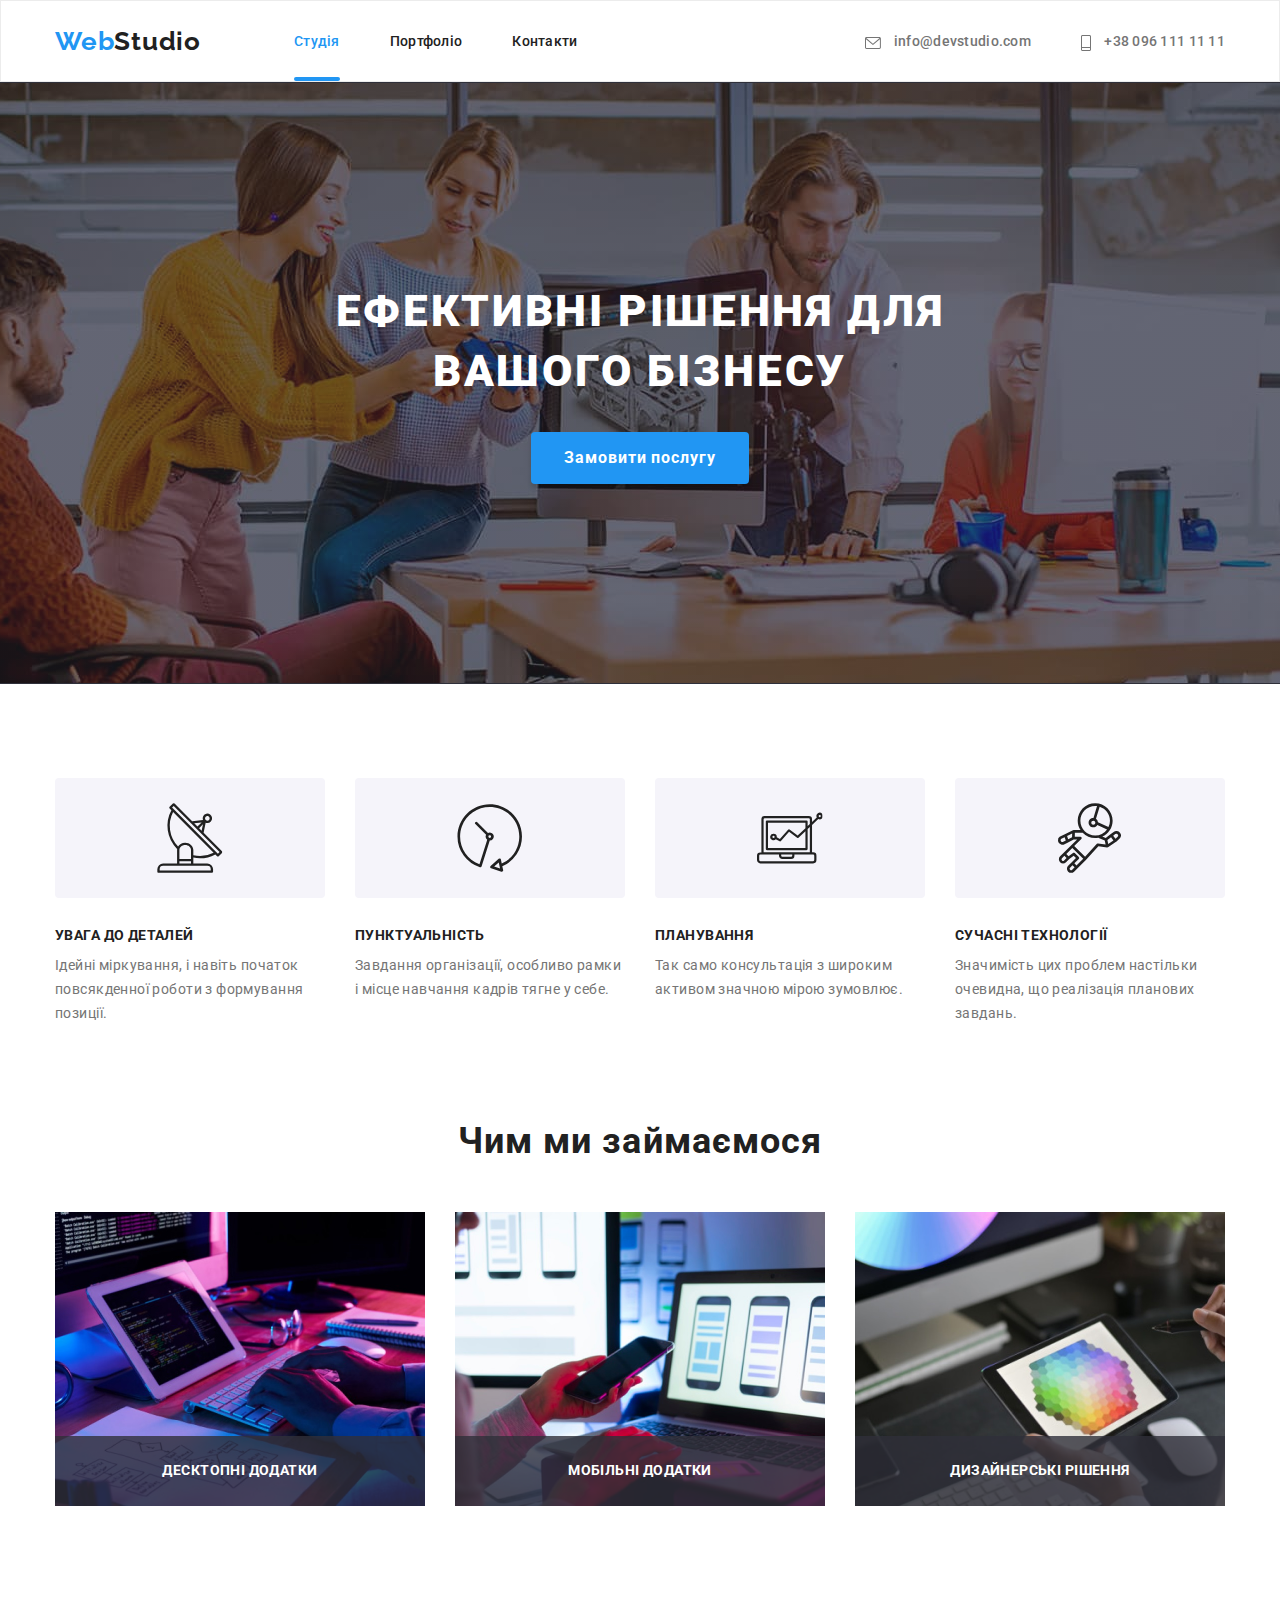
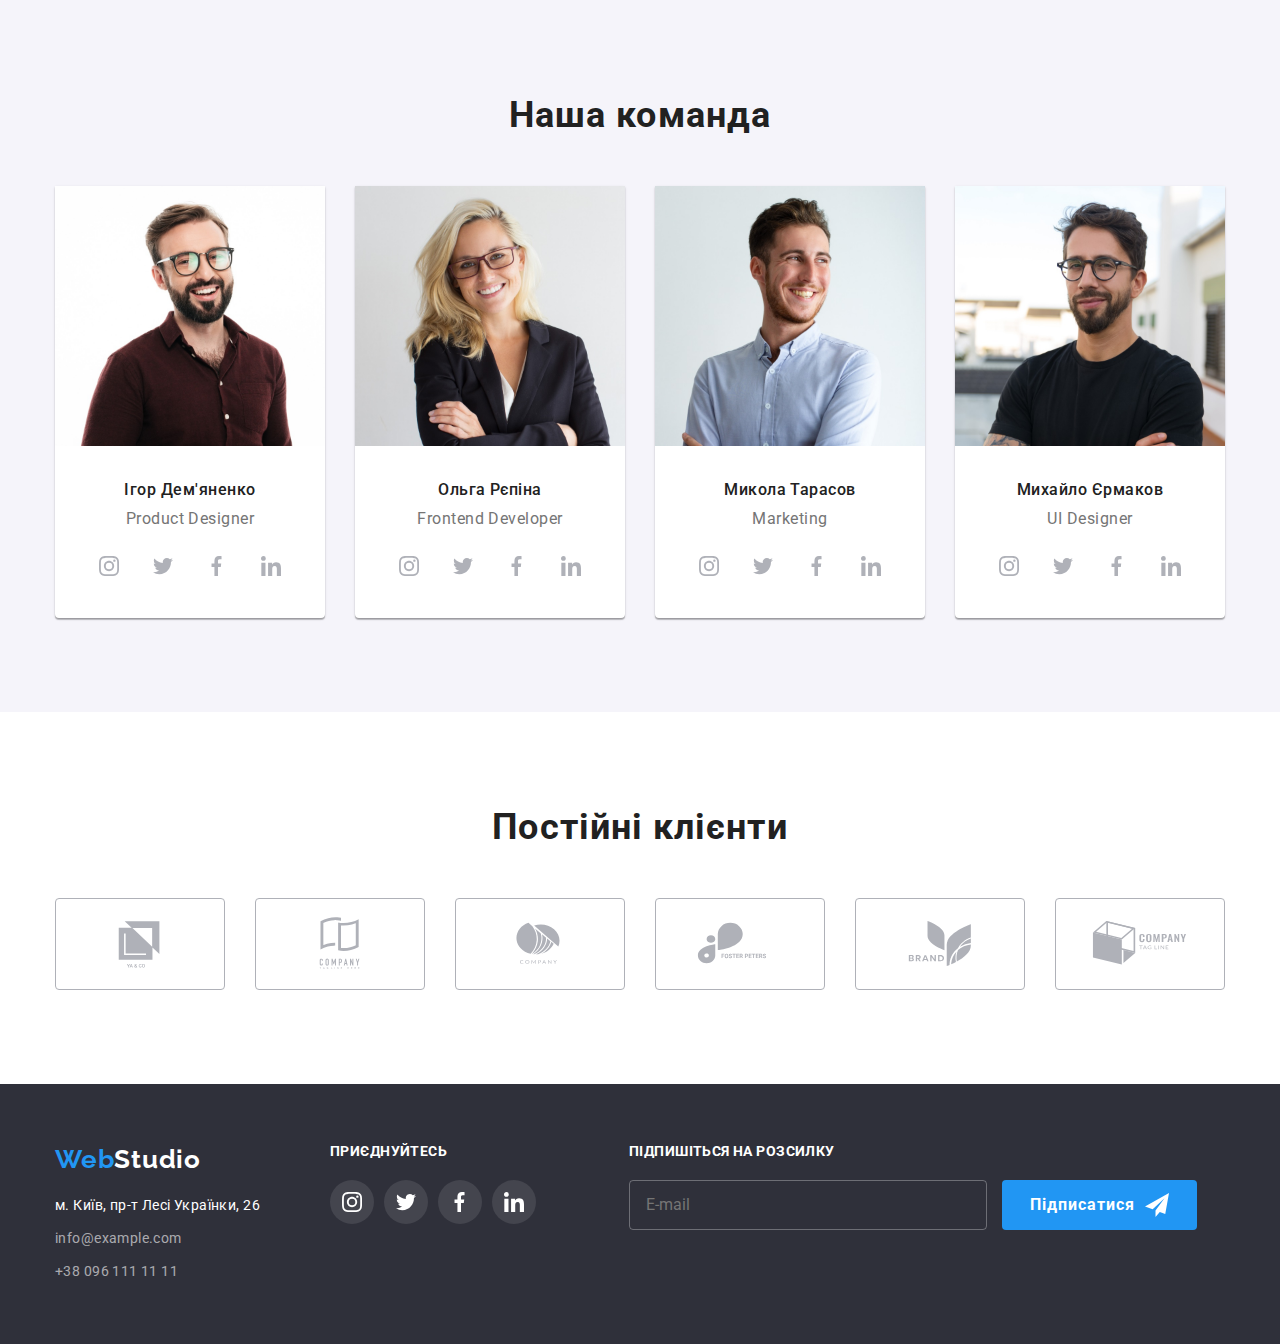
==== index.html @ 363e3eb2 "Initial commit" ====
<!DOCTYPE html>
<html lang="uk">

<head>
  <meta charset="UTF-8" />
  <meta name="viewport" content="width=device-width, initial-scale=1/0" />
  <title>Document</title>
  <link href="https://fonts.googleapis.com/css2?family=Raleway:wght@700&family=Roboto:wght@400;500;700;900&display=swap"
    rel="stylesheet">
  <link rel="stylesheet" href=https://cdnjs.cloudflare.com/ajax/libs/modern-normalize/1.1.0/modern-normalize.min.css>
  <link rel="stylesheet" href="./css/styles.css" />
</head>

<body>
  <!-- Header -->
  <header class="header">
    <div class="container">
      <div class="header-main">
        <div class="logo-link">
          <a class="link web" href="./index.html">
            Web<span class="studio">Studio</span>
          </a>
        </div>
        <nav>
          <ul class="list main-menu">
            <li class="main-menu-item"><a href="./index.html" class="link menu-item current">Студія</a></li>
            <li class="main-menu-item"><a href="./portfolio.html" class="link menu-item">Портфоліо</a></li>
            <li class="main-menu-item"><a href="" class="link menu-item">Контакти</a></li>
          </ul>
        </nav>

        <ul class="list contact-list">
          <!-- Link to e-mail address -->
          <li class="contact-list-item">
            <a href="mailto:info@devstudio.com" class="link main-contact">
              <svg width="16" height="12" class="icon-contact">
                <use href="./images/icons.svg#icon-envelope-top"></use>
              </svg> info@devstudio.com </a>
          </li>

          <!-- Link to phone number  -->
          <li class="contact-list-item">
            <a href="tel:+380961111111" class="link main-contact">
              <svg width="10" height="16" class="icon-contact">
                <use href="./images/icons.svg#icon-phone-top">
              </svg> +38 096 111 11 11
            </a>
          </li>
        </ul>
      </div>
    </div>
  </header>
  <!-- Main -->
  <main>
    <section class="main-section">
      <div class="container bg">
        <h1 class="main-text">Ефективні рішення для <br> вашого бізнесу</h1>
        <button data-modal-open type="button" class="main-button">Замовити послугу</button>
      </div>
    </section>

    <!--Peculiarities-->
    <section class="peculiarities">
      <div class="container">
        <h2 class="visually-hidden">Особливості роботи студії</h2>
        <ul class="list main-items">
          <li class="item icon-attention">
            <div class="item-icon-container">
              <svg class="item-icon" width="70" , height="70">
                <use href="./images/icons.svg#icon-attention"></use>
              </svg>
            </div>
            <h3 class="item-title">Увага до деталей</h3>
            <p class="item-text">Ідейні міркування, і навіть початок повсякденної роботи з формування позиції.</p>
          </li>
          <li class="item icon-clock">
            <div class="item-icon-container">
              <svg class="item-icon" width="70" , height="70">
                <use href="./images/icons.svg#icon-clock"></use>
              </svg>
            </div>
            <h3 class="item-title">Пунктуальність</h3>
            <p class="item-text">Завдання організації, особливо рамки і місце навчання кадрів тягне у себе.</p>
          </li>
          <li class="item icon-planning">
            <div class="item-icon-container">
              <svg class="item-icon" width="70" , height="70">
                <use href="./images/icons.svg#icon-planning"></use>
              </svg>
            </div>
            <h3 class="item-title">Планування</h3>
            <p class="item-text">Так само консультація з широким активом значною мірою зумовлює.</p>
          </li>
          <li class="item icon-tech">
            <div class="item-icon-container">
              <svg class="item-icon" width="70" , height="70">
                <use href="./images/icons.svg#icon-tech"></use>
              </svg>
            </div>
            <h3 class="item-title">Сучасні технології</h3>
            <p class="item-text">Значимість цих проблем настільки очевидна, що реалізація планових завдань.</p>
          </li>
        </ul>
      </div>
    </section>

    <section class="activities">
      <div class="container">
        <h2 class="subtitle">Чим ми займаємося</h2>
        <ul class="list activities-list">
          <li class="activity">
            <img src="./images/device.jpg" alt="Руки на клавіатурі перед планшетом." width="370" />
          <h3 class="work-direction">Десктопні додатки</h3>
          </li>
          <li class="activity">
            <img src="./images/cellphone.jpg" alt="Телефон у лівій руці, права рука на ноутбуці." width="370" />
            <h3 class="work-direction">Мобільні додатки</h3>
          </li>
          <li class="activity">
            <img src="./images/tablet.jpg" alt="Планшет у лівій руці, на якому зображена палітра кольорів на вибір."
              width="370" />
              <h3 class="work-direction">Дизайнерські рішення</h3>
          </li>
        </ul>
      </div>
    </section>

    <!-- Team -->
    <section class="team">
      <div class="container">
        <h2 class="subtitle">Наша команда</h2>
        <ul class="list team-list">
          <li class="team-card">
            <img src="./images/ihor.jpg" alt="Фото Ігора Дем'яненка" width="270" />
            <div class="employee">
              <h3 class="card-title">Ігор Дем'яненко</h3>
              <p class="card-text">Product Designer</p>

              <ul class="team-social">
                <li class="team-social-item">
                  <a class="team-social-link" href="">
                    <svg class="team-icon">
                      <use href="images/icons.svg#icon-instagram"></use>
                    </svg>
                  </a>
                </li>

                <li class="team-social-item">
                  <a class="team-social-link" href="">
                    <svg class="team-icon">
                      <use href="images/icons.svg#icon-twitter"></use>
                    </svg>
                  </a>
                </li>


                <li class="team-social-item">
                  <a class="team-social-link" href="">
                    <svg class="team-icon">
                      <use href="images/icons.svg#icon-facebook"></use>
                    </svg>
                  </a>
                </li>

                <li class="team-social-item">
                  <a class="team-social-link" href="">
                    <svg class="team-icon">
                      <use href="images/icons.svg#icon-linkedin-3"></use>
                    </svg>
                  </a>
                </li>

              </ul>

            </div>
          </li>


          <li class="team-card">
            <img src="./images/olha.jpg" alt="Фото Ольги Рєпіної" width="270" />
            <div class="employee">
              <h3 class="card-title">Ольга Рєпіна</h3>
              <p class="card-text">Frontend Developer</p>
              <ul class="team-social">
                <li class="team-social-item">
                  <a class="team-social-link" href="">
                    <svg class="team-icon">
                      <use href="./images/icons.svg#icon-instagram"></use>
                    </svg>
                  </a>
                </li>

                <li class="team-social-item">
                  <a class="team-social-link" href="">
                    <svg class="team-icon">
                      <use href="./images/icons.svg#icon-twitter"></use>
                    </svg>
                  </a>
                </li>


                <li class="team-social-item">
                  <a class="team-social-link" href="">
                    <svg class="team-icon">
                      <use href="./images/icons.svg#icon-facebook"></use>
                    </svg>
                  </a>
                </li>

                <li class="team-social-item">
                  <a class="team-social-link" href="">
                    <svg class="team-icon">
                      <use href="./images/icons.svg#icon-linkedin-3"></use>
                    </svg>
                  </a>
                </li>

              </ul>

            </div>
          </li>

          <li class="team-card">
            <img src="./images/mykola.jpg" alt="Фото Миколи Тарасова" width="270" />
            <div class="employee">
              <h3 class="card-title">Микола Тарасов</h3>
              <p class="card-text">Marketing</p>
              <ul class="team-social">
                <li class="team-social-item">
                  <a class="team-social-link" href="">
                    <svg class="team-icon">
                      <use href="./images/icons.svg#icon-instagram"></use>
                    </svg>
                  </a>
                </li>

                <li class="team-social-item">
                  <a class="team-social-link" href="">
                    <svg class="team-icon">
                      <use href="./images/icons.svg#icon-twitter"></use>
                    </svg>
                  </a>
                </li>


                <li class="team-social-item">
                  <a class="team-social-link" href="">
                    <svg class="team-icon">
                      <use href="./images/icons.svg#icon-facebook"></use>
                    </svg>
                  </a>
                </li>

                <li class="team-social-item">
                  <a class="team-social-link" href="">
                    <svg class="team-icon">
                      <use href="./images/icons.svg#icon-linkedin-3"></use>
                    </svg>
                  </a>
                </li>

              </ul>

            </div>
          </li>

          <li class="team-card">
            <img src="./images/mykhaylo.jpg" alt="Фото Михайла Єрмакова" width="270" />
            <div class="employee">
              <h3 class="card-title">Михайло Єрмаков</h3>
              <p class="card-text">UI Designer</p>
              <ul class="team-social">
                <li class="team-social-item">
                  <a class="team-social-link" href="">
                    <svg class="team-icon">
                      <use href="./images/icons.svg#icon-instagram"></use>
                    </svg>
                  </a>
                </li>

                <li class="team-social-item">
                  <a class="team-social-link" href="">
                    <svg class="team-icon">
                      <use href="./images/icons.svg#icon-twitter"></use>
                    </svg>
                  </a>
                </li>


                <li class="team-social-item">
                  <a class="team-social-link" href="">
                    <svg class="team-icon">
                      <use href="./images/icons.svg#icon-facebook"></use>
                    </svg>
                  </a>
                </li>

                <li class="team-social-item">
                  <a class="team-social-link" href="">
                    <svg class="team-icon">
                      <use href="./images/icons.svg#icon-linkedin-3"></use>
                    </svg>
                  </a>
                </li>

              </ul>

            </div>
          </li>
        </ul>
      </div>
    </section>

    <!--Clients-->
    <section class="clients">
      <div class="container">
        <h2 class="subtitle">Постійні клієнти</h2>
        <ul class="client-list">
          <li class="client-list-item">
            <a class="client-list-link" href="">
              <svg class="client-icon">
                <use href="./images/icons.svg#icon-client-1"></use>
              </svg>
            </a>
          </li>
          <li class="client-list-item">
            <a class="client-list-link" href="">
              <svg class="client-icon">
                <use href="./images/icons.svg#icon-client-2"></use>
              </svg>
            </a>
          </li>
          <li class="client-list-item">
            <a class="client-list-link" href="">
              <svg class="client-icon">
                <use href="./images/icons.svg#icon-client-3"></use>
              </svg>
            </a>
          </li>
          <li>
            <a class="client-list-link" href="">
              <svg class="client-icon">
                <use href="./images/icons.svg#icon-client-4"></use>
              </svg>
            </a>
          </li>
          <li>
            <a class="client-list-link" href="">
              <svg class="client-icon">
                <use href="./images/icons.svg#icon-client-5"></use>
              </svg>
            </a>
          </li>
          <li>
            <a class="client-list-link" href="">
              <svg class="client-icon">
                <use href="./images/icons.svg#icon-client-6"></use>
              </svg>
            </a>
          </li>
        </ul>
      </div>
    </section>
  </main>
  <!-- Footer -->
  <footer class="footer">
    <div class="container footer-container">
      <div class="footer-list">
        <a class="web link logo-footer" href="./index.html">
          Web<span class="studio-footer">Studio</span>
        </a>
        <address>
          <ul class="list">
            <li class="footer-item">
              <a class="link footer-address" href="https://www.google.com.ua/maps/@50.4265841,30.5361971,17z?hl=ua"
                target="_blank" rel="noreferrer noopener">м. Київ, пр-т Лесі Українки, 26</a>
            </li>
            <li class="footer-item">
              <a class="link footer-contact" href="mailto:info@example.com">info@example.com</a>
            </li>
            <li class="footer-item">
              <a class="link footer-contact" href="tel:+380961111111">+38 096 111 11 11</a>
            </li>
          </ul>
        </address>
      </div>

      <div class="footer-follow">
        <h2 class="invitation-follow">Приєднуйтесь</h2>

        <ul class="footer-social">

          <li class="footer-social-item">
            <a class="footer-social-link" href="">
              <svg class="footer-icon">
                <use href="./images/icons.svg#icon-instagram"></use>
              </svg>
            </a>
          </li>

          <li class="footer-social-item">
            <a class="footer-social-link" href="">
              <svg class="footer-icon">
                <use href="./images/icons.svg#icon-twitter"></use>
              </svg>
            </a>
          </li>

          <li class="footer-social-item">
            <a class="footer-social-link" href="">
              <svg class="footer-icon">
                <use href="./images/icons.svg#icon-facebook"></use>
              </svg>
            </a>
          </li>

          <li class="footer-social-item">
            <a class="footer-social-link" href="">
              <svg class="footer-icon">
                <use href="./images/icons.svg#icon-linkedin-3"></use>
              </svg>
            </a>
          </li>
        </ul>
      </div>

<form class="footer-form">
<label for="footer-input" class="invitation-follow">Підпишіться на розсилку
</label>
<div class="footer-form-wrap">
    <input type="email" name="user-email" placeholder="E-mail" id="footer-input" 
    class="footer-form-input"/>
    <button type="submit"
    class="button-footer footer-form-button">
      Підписатися
      <svg class="footer-icon-subscribe" width="24" height="24">
        <use href="images/icons-new.svg#icon-subscribe"></use>
      </svg>
    </button>
    </div>
  </form>

</div>
    
  </footer>
  
<!--Modal window-->

  <div data-modal class="backdrop is-hidden">
    <div class="modal">
      <button data-modal-close class="modal-close" type="button">
        <svg class="modal-icon-close" width="11" height="11">
          <use href="images/icons.svg#icon-close"></use>
        </svg>
      </button>
      <div class="modal-container">
<p class="modal-text">Залиште свої дані, ми вам передзвонимо</p>
    <form class="modal-form">

<div class="input-container">
<label class="modal-label" for="user-name">Ім'я</label>
<div class="modal-wrap">
  <input class="modal-input" type="text" name="name" id="user-name"/>
  <svg class="modal-icon">
    <use href="./images/icons-new.svg#icon-user-name"></use>
  </svg>
</div>
</div>

<div class="input-container">
<label class="modal-label" for="user-phone">Телефон</label>
<div class="modal-wrap">
  <input class="modal-input" type="tel" name="phone-number" id="user-phone"/>
  <svg class="modal-icon">
      <use href="./images/icons-new.svg#icon-user-phone"></use>
  </svg>
</div>
</div>

<div class="input-container">
  <label class="modal-label" for="user-email">Пошта</label>
  <div class="modal-wrap">
    <input class="modal-input" type="email" name="email" id="user-email"/>
    <svg class="modal-icon">
      <use href="./images/icons-new.svg#icon-user-email"></use>
    </svg>
  </div>
</div>

<div class="input-container">
  <label class="modal-label" for="user-text">Коментар</label>
<textarea class="modal-comment" name="comment" id="user-comment"
placeholder="Введіть текст"></textarea>
</div>


  <input class="terms visually-hidden" type="checkbox" name="terms" id="terms" />
  <label class="terms-label" for="terms">
    <span>
    <svg class="terms-icon" width="16px" height="15px">
      <use href="./images/icons-new.svg#icon-yes"></use>
    </svg>
    </span>

  Погоджуюся з розсилкою та приймаю&nbsp
  <a class="terms-link" href="" target="_blank" noreferrer noopener>Умови договору</a>
</label>
<button class="main-button modal-button" type="submit">Відправити</button>
</form>
</div>
</div>
</div>

  <script src="js/modal.js"></script>

</body>

</html>
---- css/styles.css ----
:root {
  --main-font: 'Roboto', sans-serif;
  --bg-color: #ffffff;
  --dark-bg-color: #2f303a;
  --light-bg-color: #f5f4fa;
  --text-color: #212121;
  --light-text-color: #757575;
  --accent-text-color: #ffffff;
  --footer-text-color: rgba(255, 255, 255, 0.6);
  --accent-color: #2196f3;
  --active-color: #188ce8;
  --header-border-color: #ececec;
  --border-color: #eeeeee;
}

body {
  font-family: var(--main-font);
  line-height: 1.2;
  background-color: var(--bg-color);
  color: var(--text-color);
}

.container {
  width: 1200px;
  padding-left: 15px;
  padding-right: 15px;
  margin: 0 auto;
}

.list {
  padding: 0;
  margin: 0;
  list-style: none;
}

h1,
h2,
h3 {
  margin: 0;
}

p {
  margin: 0;
}

ul {
  margin: 0;
  padding-left: 0;
  list-style: none;
}

.link {
  text-decoration: none;
}

/*Header*/

.header {
  display: flex;
  justify-content: center;
  border: 1px solid var(--header-border-color);
}

.web {
  font-family: 'Raleway', sans-serif;
  font-weight: 700;
  font-size: 26px;
  color: var(--accent-color);
  line-height: 1.17;
  letter-spacing: 0.03em;
}

.studio {
  color: var(--text-color);
}

.header-main {
  display: flex;
  height: 80px;
  align-items: center;
}

.logo-link {
  display: flex;
}

.main-menu {
  display: flex;
  margin-left: 93px;
  justify-content: space-between;
}

.main-menu-item {
  margin-right: 50px;
}

.main-menu-item:last-child {
  margin-right: 0;
}

.menu-item {
  font-weight: 500;
  font-size: 14px;
  line-height: 1.14;
  color: var(--text-color);
  letter-spacing: 0.02em;
  transition: color 250ms cubic-bezier(0.4, 0, 0.2, 1);
}

.menu-item.current {
  position: relative;
}

.menu-item.current::after {
  content: '';
  display: block;
  position: absolute;
  bottom: -32px;
  left: 0;
  width: 100%;
  height: 4px;
  border-radius: 2px;
  background-color: var(--accent-color);
}

.contact-list {
  display: flex;
  margin-left: auto;
}

.contact-list-item + .contact-list-item {
  margin-left: 50px;
}

.main-contact {
  font-weight: 500;
  font-size: 14px;
  line-height: 1.14;
  color: var(--light-text-color);
  letter-spacing: 0.02em;
}

.menu-item:focus,
.menu-item:hover,
.main-contact:focus,
.main-contact:hover {
  color: var(--accent-color);
}

.current {
  color: var(--accent-color);
}

.main-contact:hover,
.main-contact:focus {
  color: var(--accent-color);
}

.icon-contact {
  vertical-align: middle;
  fill: currentColor;
  margin-right: 10px;
}

.icon {
  display: flex;
  text-align: center;
  justify-content: center;
  text-align: center;
}

/* Main*/

.main-section {
  background-color: var(--dark-bg-color);
  text-align: center;
  align-items: center;
  padding: 200px 0;
  background-image: linear-gradient(to right, rgba(47, 48, 58, 0.4), rgba(47, 48, 58, 0.4)),
    url(../images/hero-image.jpg);
  background-repeat: no-repeat;
  background-position: center;
}

.main-button {
  display: inline-block;
  margin-top: 30px;
  min-width: 216px;
  border-radius: 4px;
  padding: 10px 32px;
  border: 1px solid transparent;
  box-shadow: 0px 4px 4px rgba(0, 0, 0, 0.15);
  font-family: inherit;
  font-style: normal;
  line-height: 1.88;
  font-weight: 700;
  font-size: 16px;
  background-color: var(--accent-color);
  color: var(--accent-text-color);
  cursor: pointer;
  text-align: center;
  letter-spacing: 0.06em;
  transition: box-shadow 250ms cubic-bezier(0.4, 0, 0.2, 1);
}

.main-text {
  margin-top: 0 auto;
  font-weight: 900;
  font-size: 44px;
  line-height: 1.36;
  color: var(--accent-text-color);
  text-align: center;
  text-transform: uppercase;
  letter-spacing: 0.06em;
}

.main-button:hover,
.main-button:focus {
  background-color: var(--active-color);
}

/*Peculiarities*/

.peculiarities {
  padding-top: 94px;
}

.main-items {
  display: flex;
  gap: 30px;
  flex: nowrap;
}

.visually-hidden {
  position: absolute;
  white-space: nowrap;
  width: 1px;
  height: 1px;
  overflow: hidden;
  border: 0;
  padding: 0;
  clip: rect(0 0 0 0);
  clip-path: inset(50%);
  margin: -1px;
}

.item-icon {
  width: 65.32px;
  height: 70px;
  padding: 25 103.34;
  fill: currentColor;
}

.item-title {
  font-weight: 700;
  font-size: 14px;
  color: var(--text-color);
  text-transform: uppercase;
  letter-spacing: 0.03em;
  line-height: 1.14;
}

.item-text {
  margin-top: 10px;
  font-size: 14px;
  line-height: 1.71;
  color: var(--light-text-color);
  letter-spacing: 0.03em;
}

.item-icon-container {
  display: flex;
  justify-content: center;
  align-items: center;
  width: 270px;
  height: 120px;
  background-color: var(--light-bg-color);
  border-radius: 4px;
  margin-bottom: 30px;
}

/*Activities*/

.activities {
  padding-bottom: 94px;
  padding-top: 94px;
  background-color: var(--bg-color);
}

.subtitle {
  margin-bottom: 50px;
  font-weight: 700;
  font-size: 36px;
  line-height: 1.17;
  color: var(--text-color);
  letter-spacing: 0.03em;
  text-align: center;
}

.activities-list {
  display: flex;
  flex-wrap: nowrap;
  gap: 30px;
}

.activity {
  position: relative;
  height: 294px;
  width: 370px;
}

.work-direction {
  position: absolute;
  bottom: 0;
  left: 0;
  padding-top: 27px;
  padding-bottom: 27px;
  background: rgba(47, 48, 58, 0.8);
  color: var(--accent-text-color);
  text-transform: uppercase;
  font-weight: 700;
  font-size: 14px;
  line-height: 1.14;
  text-align: center;
  letter-spacing: 0.03em;
  width: 100%;
}

/*Team*/
.team {
  background-color: var(--light-bg-color);
  padding-top: 94px;
  padding-bottom: 94px;
}

.team-list {
  display: flex;
  flex: wrap;
  justify-content: center;
  gap: 30px;
}

.team-card {
  background-color: var(--gray-bg-color);
  background: var(--accent-text-color);
  box-shadow: 0px 1px 3px rgba(0, 0, 0, 0.12), 0px 1px 1px rgba(0, 0, 0, 0.14),
    0px 2px 1px rgba(0, 0, 0, 0.2);
  border-radius: 0px 0px 4px 4px;
}

.card-title {
  margin-bottom: 10px;
  font-weight: 500;
  font-size: 16px;
  color: var(--text-color);
  line-height: 1.19;
  letter-spacing: 0.03em;
  text-align: center;
}

.card-text {
  font-size: 16px;
  color: var(--light-text-color);
  line-height: 1.19;
  letter-spacing: 0.03em;
  text-align: center;
}

.employee {
  padding: 30px 10px;
  text-align: center;
}

.team-social {
  display: flex;
  justify-content: center;
  gap: 10px;
  margin-top: 16px;
}

.team-social-link {
  display: flex;
  justify-content: center;
  align-items: center;
  width: 44px;
  height: 44px;
  border-radius: 50%;
  color: #afb1b8;
  transition: color 250ms cubic-bezier(0.4, 0, 0.2, 1),
    background-color 250ms cubic-bezier(0.4, 0, 0.2, 1);
}

.team-social-link:hover,
.team-social-link:focus {
  color: var(--bg-color);
  background-color: var(--accent-color);
}

.team-icon {
  height: 20px;
  width: 20px;
  fill: currentColor;
}

/*Clients*/
.clients {
  padding-bottom: 94px;
  padding-top: 94px;
  background-color: var(--bg-color);
}

.client-list {
  display: flex;
  flex: nowrap;
  justify-content: center;
  gap: 30px;
}

.client-icon {
  width: 106px;
  height: 60px;
  fill: currentColor;
}

.client-list-link {
  width: 170px;
  height: 92px;
  border: 1px solid #afb1b8;
  border-radius: 4px;
  display: flex;
  justify-content: center;
  align-items: center;
  color: #afb1b8;
  transition: color 250ms cubic-bezier(0.4, 0, 0.2, 1),
    border-color 250ms cubic-bezier(0.4, 0, 0.2, 1);
}

.client-icon:hover,
.client-icon-focus {
  fill: var(--active-color);
}

.client-list-link:hover,
.client-list-link:focus {
  color: var(--accent-color);
  border-color: var(--accent-color);
}

/*Footer*/

.footer-container {
  display: flex;
  vertical-align: baseline;
}

.footer {
  background-color: var(--dark-bg-color);
  padding: 60px 0;
}

.studio-footer {
  color: var(--accent-text-color);
}

.footer-address,
.footer-contact {
  font-size: 14px;
  line-height: 1.71;
  color: var(--accent-text-color);
  font-style: normal;
  letter-spacing: 0.03em;
}

.footer-item:not(:first-child) {
  margin-top: 9px;
}

.footer-address {
  transition: color 250ms cubic-bezier(0.4, 0, 0.2, 1);
}

.footer-contact {
  color: var(--footer-text-color);
  transition: color 250ms cubic-bezier(0.4, 0, 0.2, 1);
}

.footer-address:hover,
.footer-address:focus,
.footer-contact:hover,
.footer-contact:focus {
  color: var(--accent-color);
}

.logo-footer {
  display: block;
}

address {
  margin-top: 20px;
}

.footer-follow {
  margin-left: 70px;
  align-items: baseline;
}

.invitation-follow {
  display: block;
  color: var(--accent-text-color);
  font-weight: 700;
  font-size: 14px;
  line-height: 1.14;
  letter-spacing: 0.03em;
  text-transform: uppercase;
  margin-bottom: 20px;
}

.footer-social {
  display: flex;
  justify-content: center;
}

.footer-social-item + .footer-social-item {
  margin-left: 10px;
}

.footer-social-link {
  display: flex;
  justify-content: center;
  align-items: center;
  width: 44px;
  height: 44px;
  border-radius: 50%;
  color: var(--accent-text-color);
  background-color: rgba(255, 255, 255, 0.1);
  transition: background-color 250ms cubic-bezier(0.4, 0, 0.2, 1);
}

.footer-icon {
  height: 20px;
  width: 20px;
  fill: var(--accent-text-color);
}

.footer-icon-subscribe {
  height: 24px;
  width: 24px;
  margin-left: 10px;
  fill: var(--accent-text-color);
}

.footer-social-link:hover,
.footer-social-link:focus {
  background-color: var(--accent-color);
}

.footer-form {
  margin-left: 93px;
}

.footer-form-input {
  display: inline-block;
  color: var(--accent-text-color);
  min-width: 358px;
  min-height: 50px;
  border: 1px solid rgba(255, 255, 255, 0.3);
  border-radius: 4px;
  background-color: transparent;
  margin-right: 15px;
  padding: 15px 16px;
  transition: outline 250ms cubic-bezier(0.4, 0, 0.2, 1);
}
.footer-form-input:focus {
  outline: 1px solid var(--accent-color);
}
.footer-form-wrap {
  display: flex;
  align-items: center;
}

.footer-form-button {
  display: inline-flex;
  align-items: center;
}
.button-footer {
  font-family: inherit;
  line-height: 1.88;
  font-weight: 700;
  font-size: 16px;
  letter-spacing: 0.06em;
  background-color: var(--accent-color);
  color: var(--accent-text-color);
  cursor: pointer;
  max-width: 200px;
  height: 50px;
  text-align: center;
  border-radius: 4px;
  padding: 10px 28px;
  border: none;
}
/*Second page*/

.portfolio {
  padding-top: 94px;
  padding-bottom: 94px;
}

.button-list {
  display: flex;
  flex: nowrap;
  justify-content: center;
  margin-bottom: 50px;
  gap: 8px;
}

.button-list .item {
  display: inline-block;
}

.button {
  margin: 0 auto;
  border: 0px;
  border-radius: 4px;
  padding: 6px 22px;
  min-width: 73px;
  text-align: center;
  border: 1px solid transparent;
  font-family: var(--main-font);
  font-weight: 500;
  font-size: 16px;
  line-height: 1.63;
  color: var(--text-color);
  background-color: var(--light-bg-color);
  cursor: pointer;
  letter-spacing: 0.03em;
  transition: color 250ms cubic-bezier(0.4, 0, 0.2, 1),
    background-color 250ms cubic-bezier(0.4, 0, 0.2, 1),
    box-shadow 250ms cubic-bezier(0.4, 0, 0.2, 1);
}

.button:last-child {
  margin-right: 0;
}

.button:focus,
.button:hover {
  background-color: var(--accent-color);
  color: var(--accent-text-color);
  box-shadow: 0px 3px 1px rgba(0, 0, 0, 0.1), 0px 1px 2px rgba(0, 0, 0, 0.08),
    0px 2px 2px rgba(0, 0, 0, 0.12);
}

/*Cards*/
.description {
  border-left: 1px solid var(--border-color);
  border-bottom: 1px solid var(--border-color);
  border-right: 1px solid var(--border-color);
  padding: 20px 24px;
  text-align: left;
}

.portfolio-card-list {
  display: flex;
  flex-wrap: wrap;
  gap: 30px;
}

.portfolio-card {
  width: 370px;
  height: 405px;
}

.portfolio-overlay {
  position: relative;
  overflow: hidden;
}

.portfolio-image-text {
  position: absolute;
  top: 0;
  left: 0;
  transform: translateY(100%);
  font-size: 18px;
  font-weight: 400;
  line-height: 1.56;
  letter-spacing: 0.03em;
  color: var(--accent-text-color);
  background-color: rgba(33, 150, 243, 0.9);
  padding: 63px 24px;
  width: 100%;
  height: 100%;
  transition: transform 250ms cubic-bezier(0.4, 0, 0.2, 1);
}

.work-card:hover .portfolio-image-text,
.work-card:focus .portfolio-image-text {
  transform: translateY(0);
}

.portfolio-card:nth-child(3n) {
  margin-right: 0;
}

.portfolio-card:nth-last-child(-n + 3) {
  margin-bottom: 0;
}

.work-card:focus,
.work-card:hover {
  box-shadow: 0px 3px 1px rgba(0, 0, 0, 0.1), 0px 1px 2px rgba(0, 0, 0, 0.08),
    0px 2px 2px rgba(0, 0, 0, 0.12);
}

.portfolio-subtitle {
  font-weight: 700;
  font-size: 18px;
  line-height: 2;
  color: var(--text-color);
  letter-spacing: 0.06em;
}

.portfolio-text {
  margin-top: 4px;
  font-size: 16px;
  line-height: 1.88;
  color: var(--light-text-color);
  letter-spacing: 0.03em;
}
.work-card {
  margin-bottom: 0;
  display: inline-block;
}

img {
  max-width: 100%;
  height: auto;
}

/*Modal window*/
.backdrop {
  position: fixed;
  top: 0;
  left: 0;
  width: 100%;
  height: 100%;
  background-color: rgba(0, 0, 0, 0.2);
  opacity: 1;
  transition: opacity 250ms cubic-bezier(0.4, 0, 0.2, 1);
}

.backdrop.is-hidden {
  opacity: 0;
  pointer-events: none;
}

.modal {
  position: absolute;
  top: 50%;
  left: 50%;
  transform: translate(-50%, -50%);
  min-height: 581px;
  min-width: 528px;
  background-color: var(--bg-color);
  box-shadow: 0px 1px 3px rgba(0, 0, 0, 0.12), 0px 1px 1px rgba(0, 0, 0, 0.14),
    0px 2px 1px rgba(0, 0, 0, 0.2);
  border-radius: 4px;
  transition: transform 250ms cubic-bezier(0.4, 0, 0.2, 1),
    height 250ms cubic-bezier(0.4, 0, 0.2, 1), visibility 250ms cubic-bezier(0.4, 0, 0.2, 1);
}
.modal-close {
  position: absolute;
  top: 8px;
  right: 8px;
  width: 30px;
  height: 30px;
  border-radius: 50%;
  border: 1px solid rgba(0, 0, 0, 0.1);
  background-color: var(--bg-color);
  transition: background-color 250ms cubic-bezier(0.4, 0, 0.2, 1),
    color 250ms cubic-bezier(0.4, 0, 0.2, 1);
}

.modal-icon-close {
  align-items: center;
  cursor: pointer;
  flex-grow: 1;
}

.modal-close:hover,
.modal-close:focus {
  background-color: var(--accent-text-color);
  fill: var(--active-color);
}

.modal-icon {
  width: 11px;
  height: 11px;
  left: 50%;
  right: 50%;
  top: 50%;
  bottom: 50%;
}

.modal-container {
  padding: 40px;
}
.modal-text {
  font-weight: 700;
  font-size: 20px;
  line-height: 1.15;
  text-align: center;
  letter-spacing: 0.03em;
  color: var(--text-color);
  margin-bottom: 12px;
}
.modal-label {
  display: block;
  font-size: 12px;
  line-height: 1.16;
  letter-spacing: 0.01em;
  color: var(--light-text-color);
  margin-bottom: 4px;
}
.input-container {
  margin-bottom: 10px;
}

.modal-input {
  border: 1px solid rgba(33, 33, 33, 0.2);
  border-radius: 4px;
  height: 40px;
  padding-left: 42px;
  cursor: pointer;
  width: 448px;
  transition: outline 250ms cubic-bezier(0.4, 0, 0.2, 1);
}

.modal-wrap {
  position: relative;
}

.modal-comment {
  width: 100%;
  height: 120px;
  border: 1px solid rgba(33, 33, 33, 0.2);
  border-radius: 4px;
  padding: 12px 16px;
  transition: outline 250ms cubic-bezier(0.4, 0, 0.2, 1);
}

.modal-comment::placeholder {
  font-size: 12px;
  line-height: 14.06px;
  letter-spacing: 0.01em;
  color: rgba(117, 117, 117, 0.5);
}

.modal-icon {
  width: 18px;
  height: 18px;
  position: absolute;
  top: 50%;
  left: 12px;
  transform: translateY(-50%);
  transition: fill 250ms cubic-bezier(0.4, 0, 0.2, 1);
}

.modal-input:focus + .modal-icon {
  fill: var(--accent-color);
}

.modal-input:focus,
.modal-comment:focus {
  outline: 1px solid var(--accent-color);
}

.terms-label {
  font-size: 14px;
  line-height: 1.71;
  letter-spacing: 0.03em;
  color: var(--light-text-color);
  display: flex;
  align-items: center;
  justify-content: center;
}

.terms-link {
  color: var(--accent-color);
  text-decoration: underline;
}

.input-container:nth-child(4) {
  margin-bottom: 20px;
}

.terms-icon {
  fill: transparent;
  transition: fill 250ms cubic-bezier(0.4, 0, 0.2, 1);
}

.terms-icon {
  border: 1px solid var(--text-color);
  border-radius: 2px;
}

.terms-label span {
  width: 16px;
  height: 15px;
  fill: transparent;
  margin-right: 7px;
  display: flex;
  align-items: center;
  transition: background-color 250ms cubic-bezier(0.4, 0, 0.2, 1),
    border 250ms cubic-bezier(0.4, 0, 0.2, 1);
}

.terms:checked + .terms-label .terms-icon {
  background-color: var(--accent-color);
  border: transparent;
  border-radius: 2px;
}

.modal-button {
  display: block;
  margin: 0 auto;
  margin-top: 30px;
}
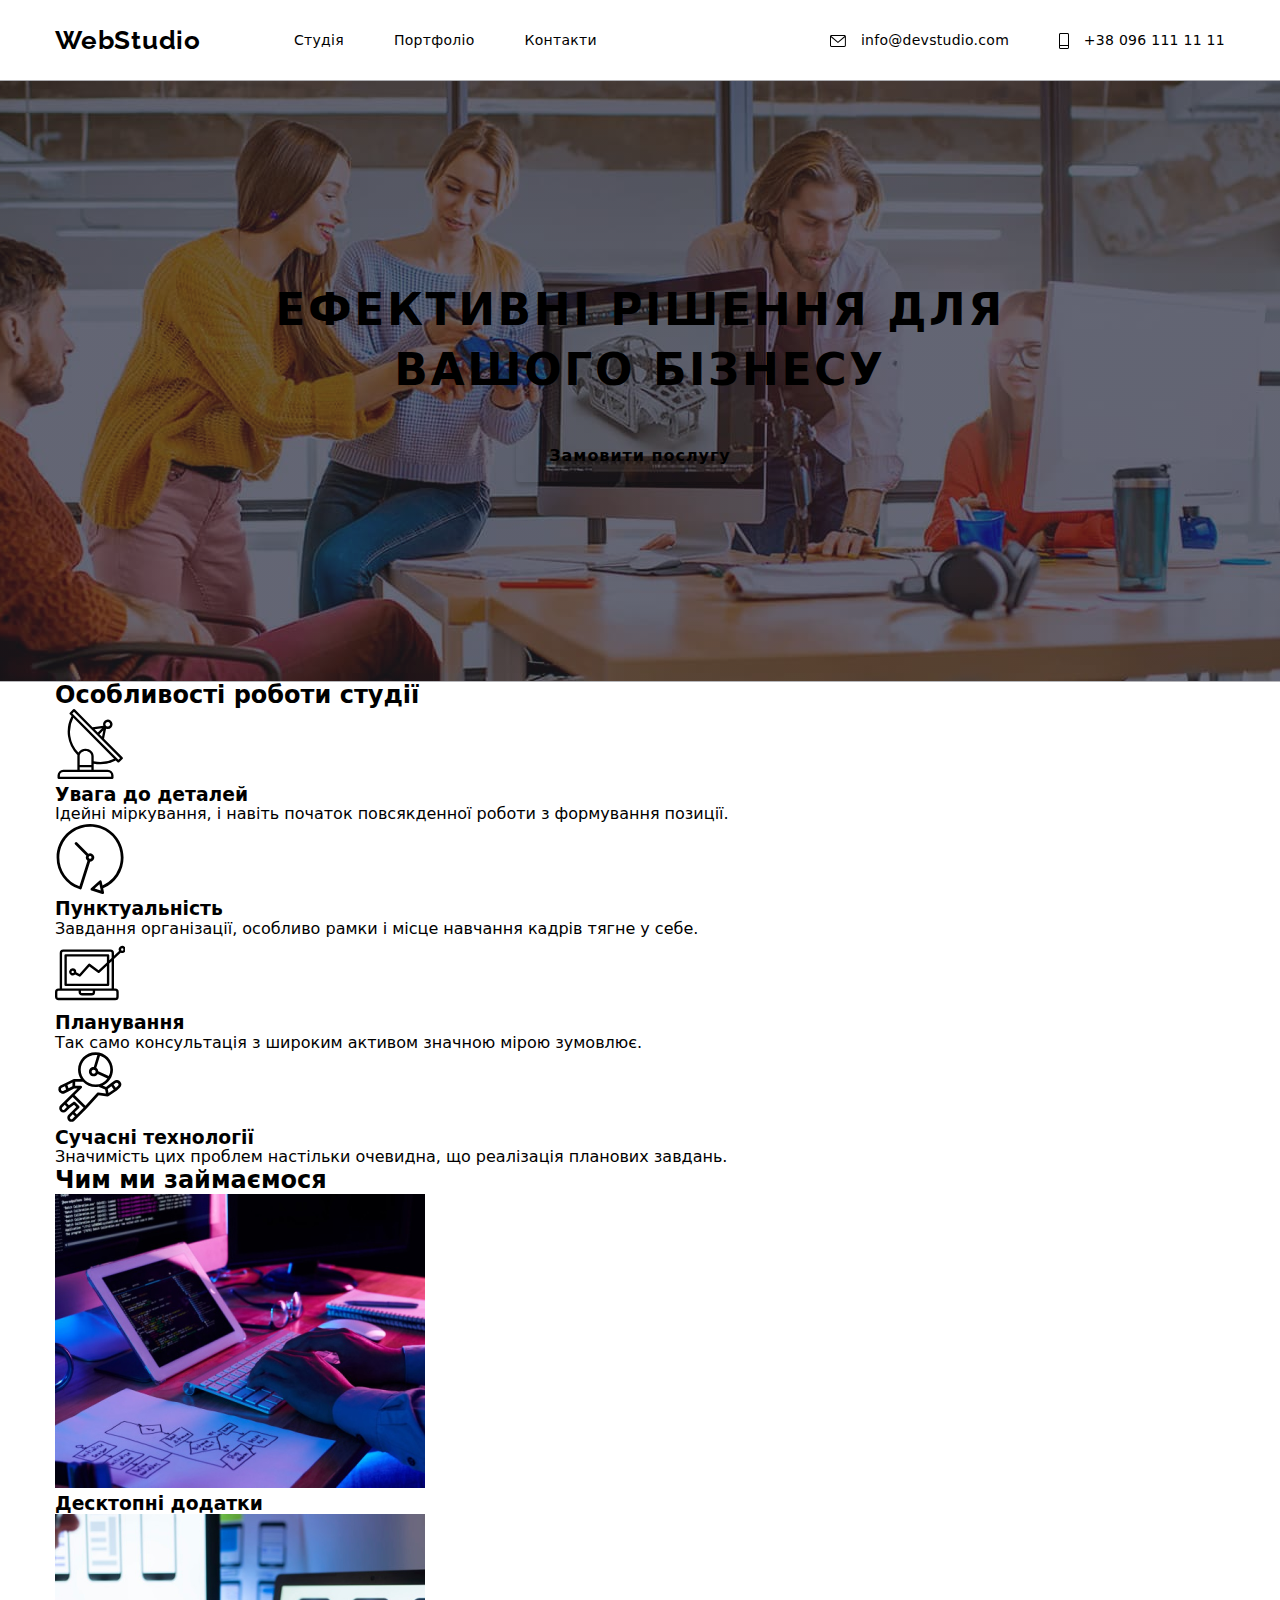
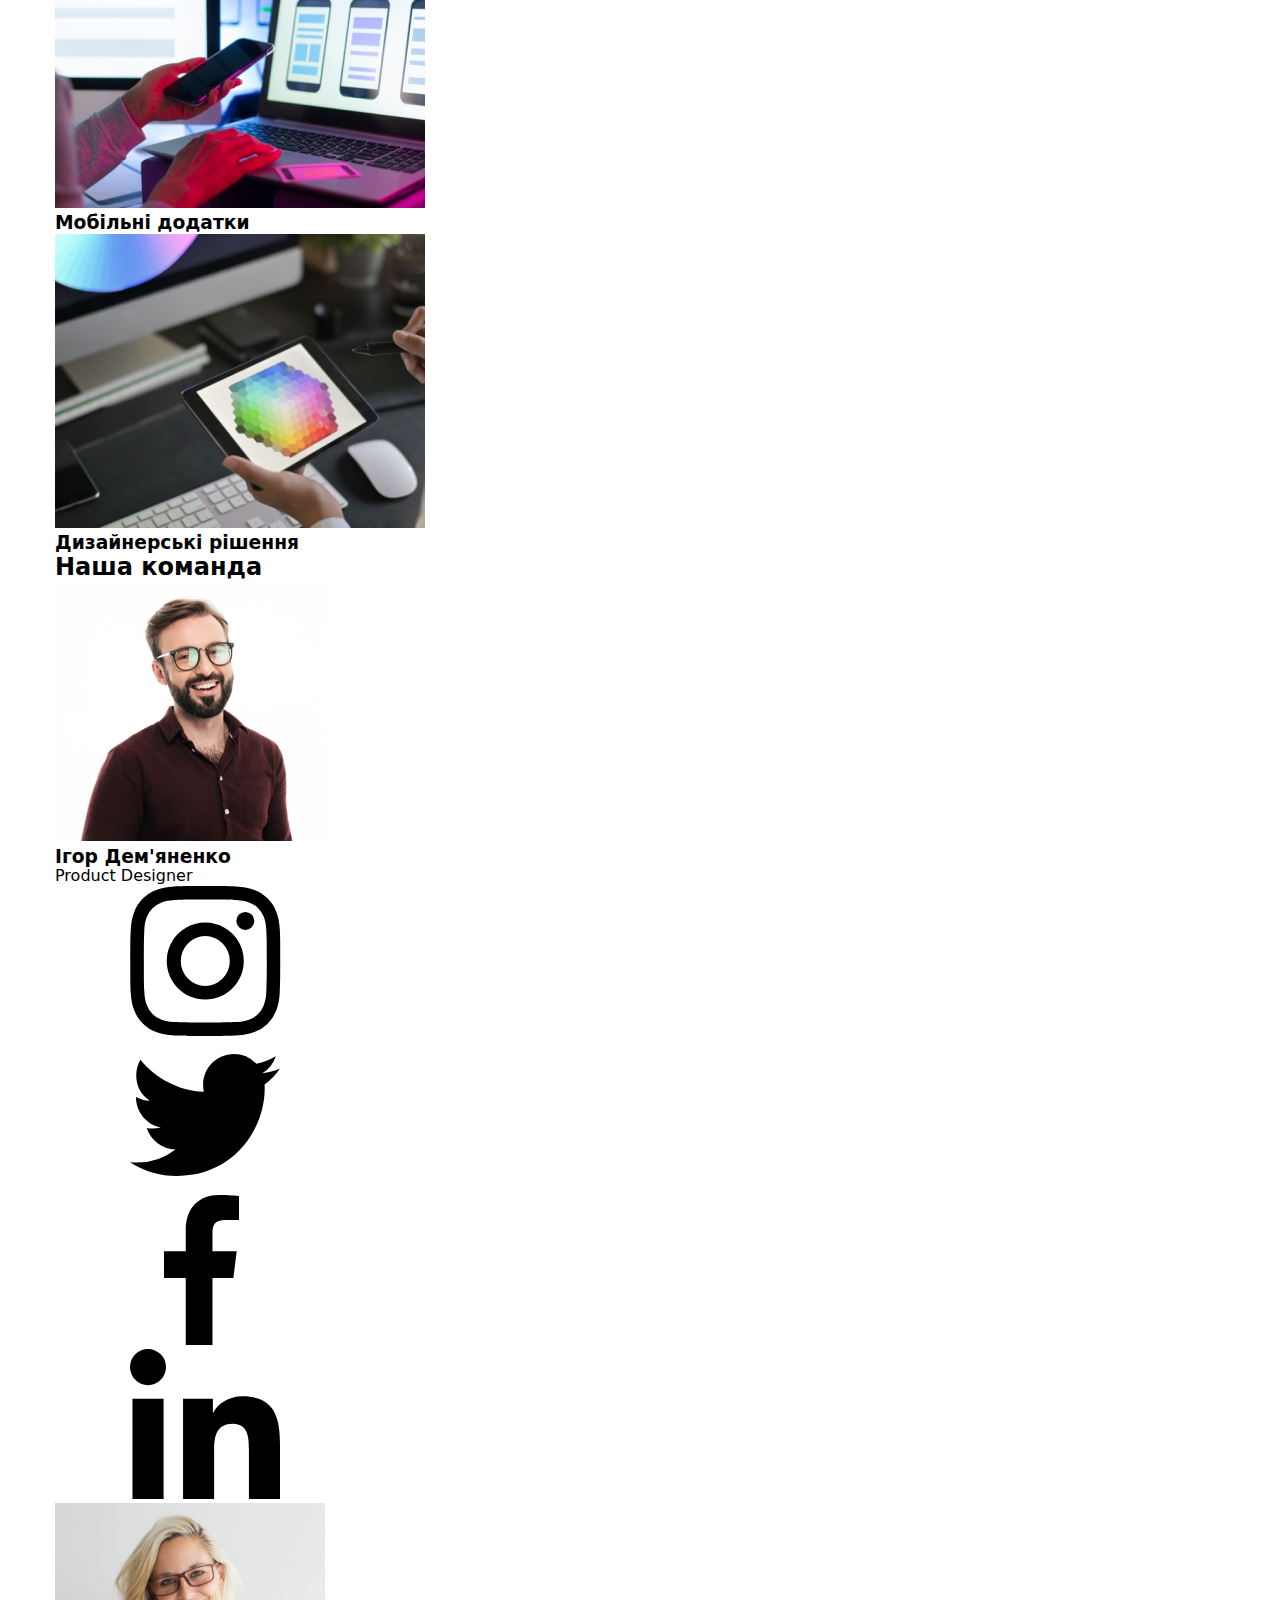
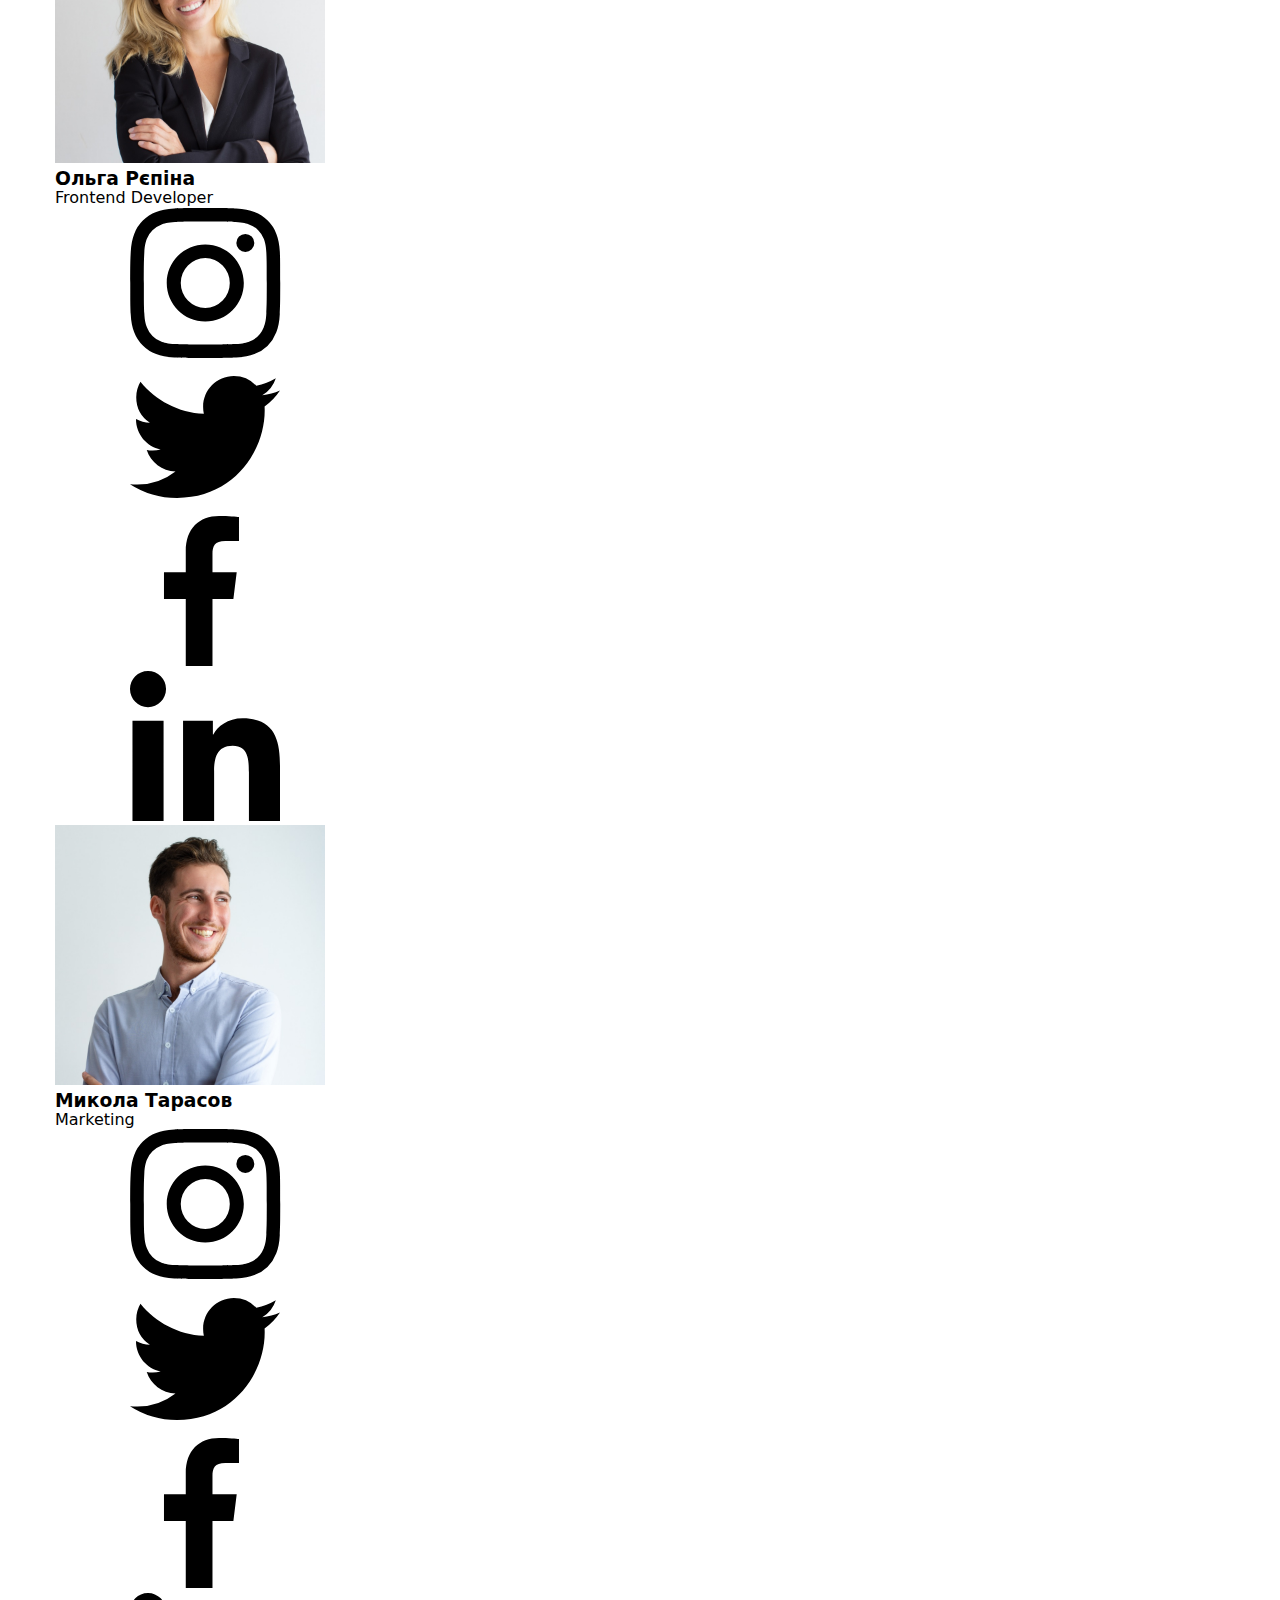
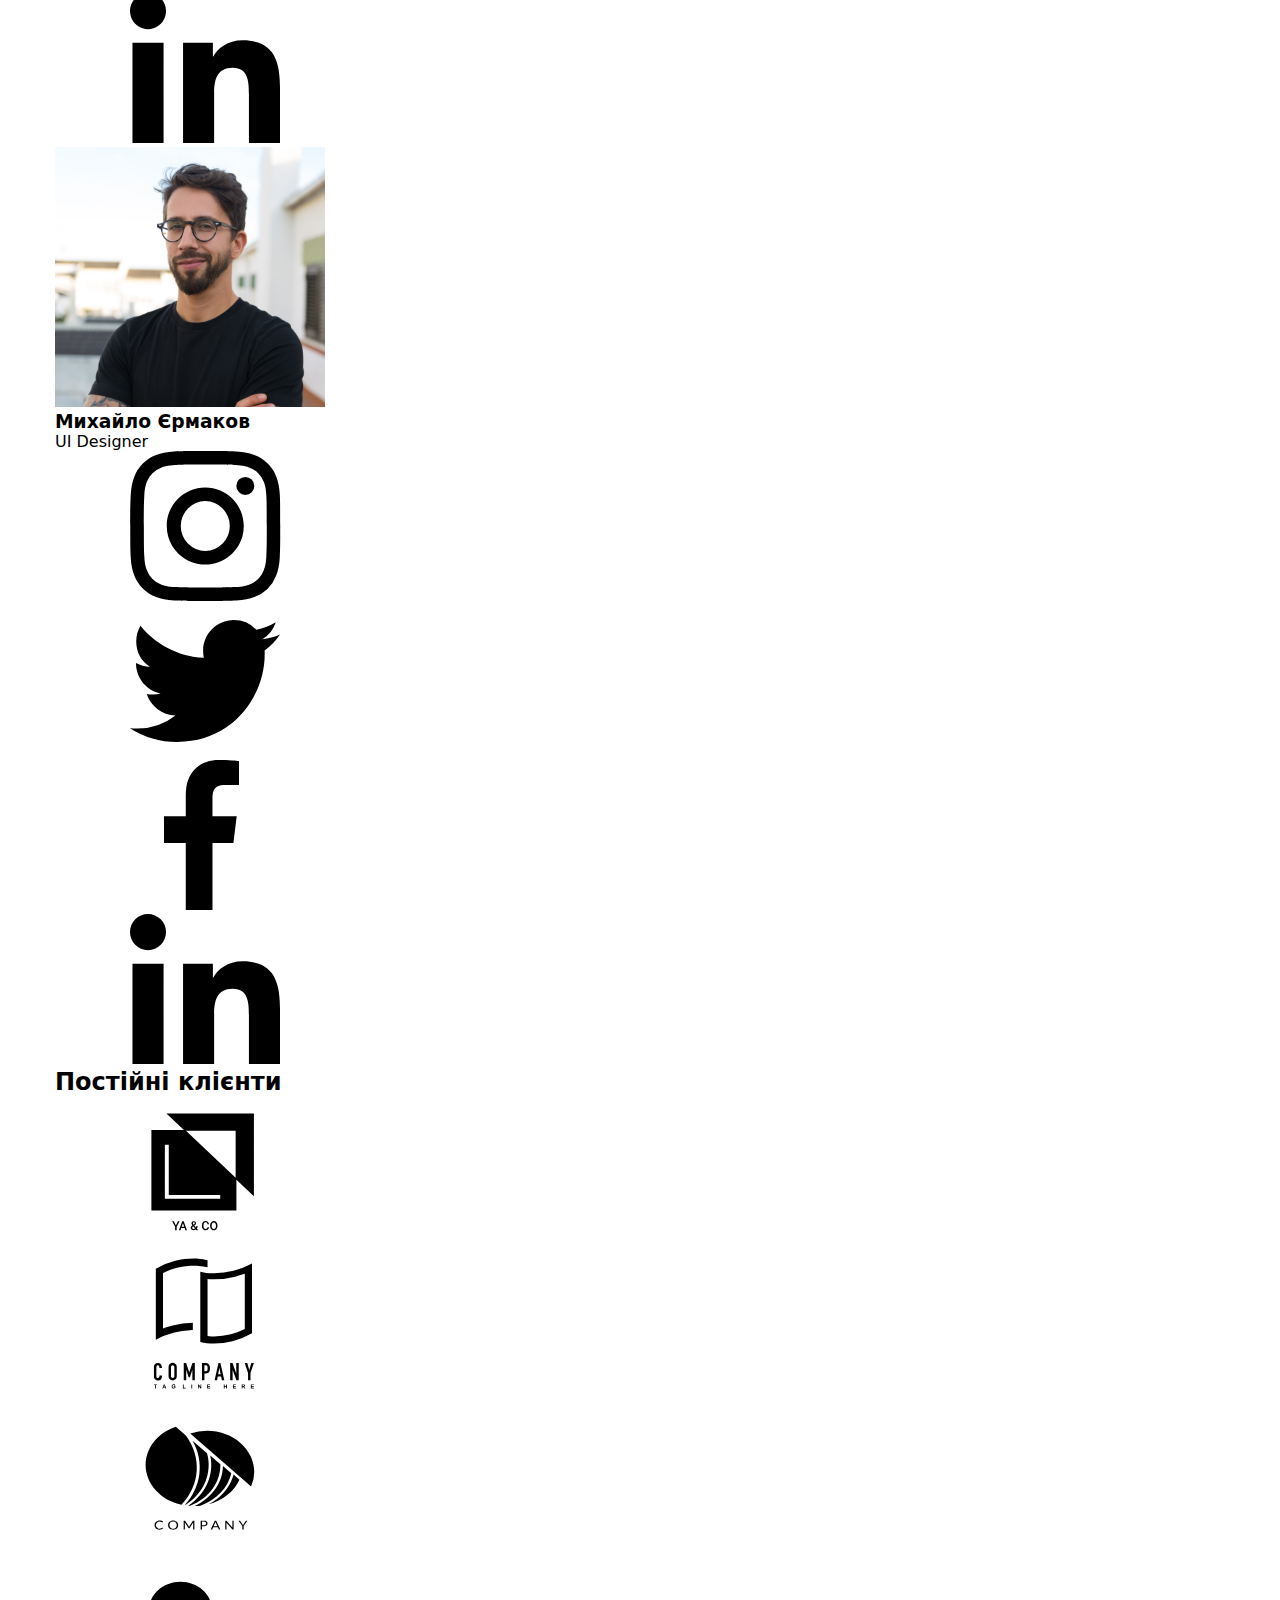
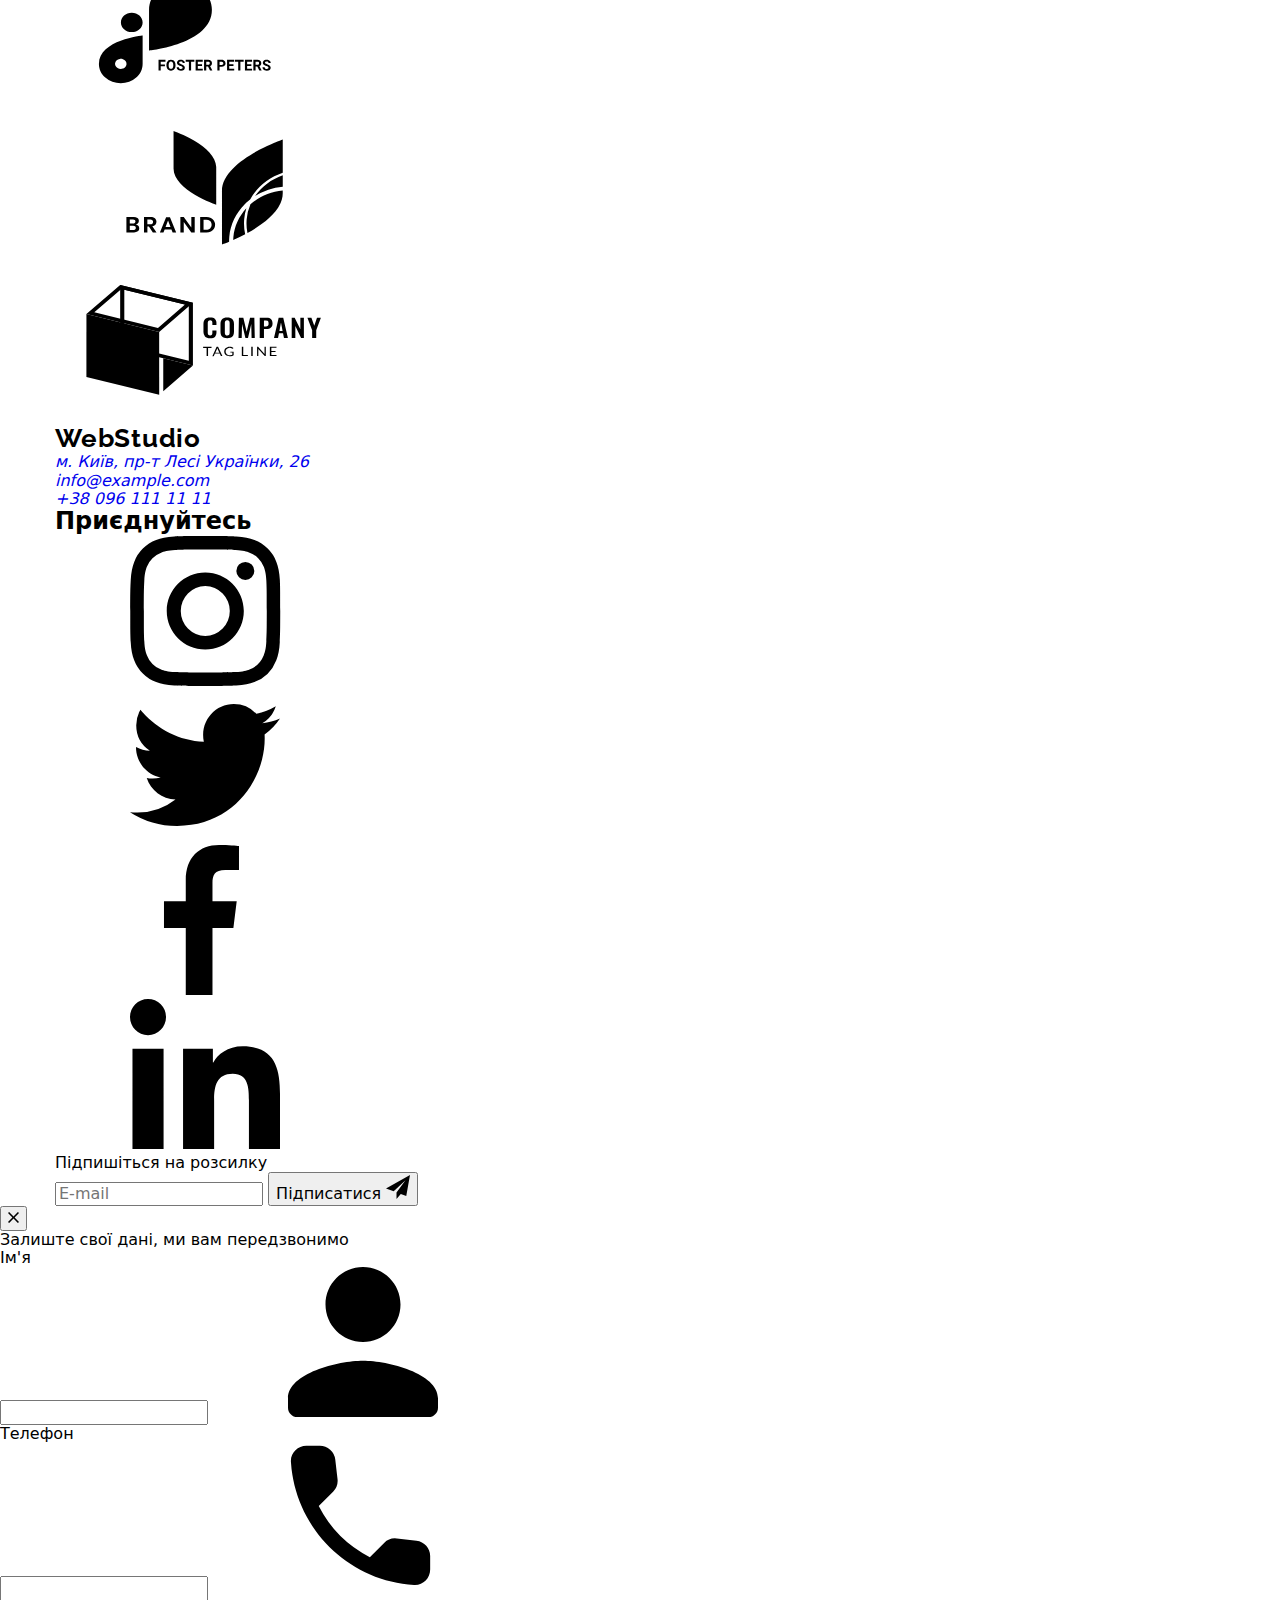
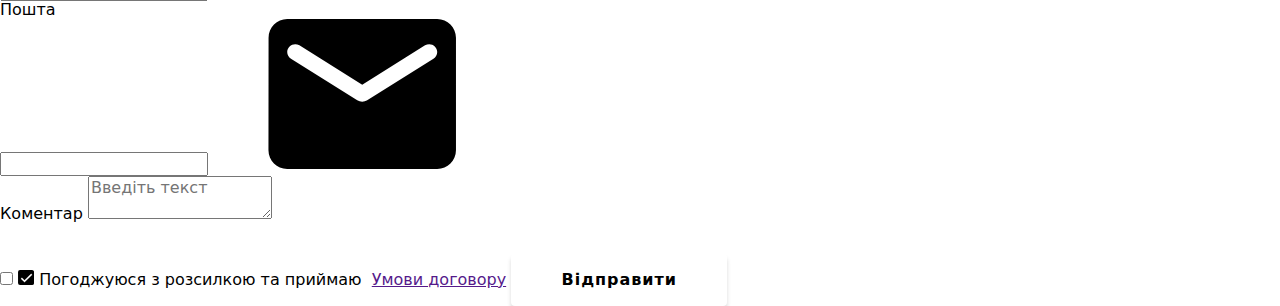
==== commit b89aaf1d: "created new scss files" ====
--- a/index.html
+++ b/index.html
@@ -7,8 +7,8 @@
   <title>Document</title>
   <link href="https://fonts.googleapis.com/css2?family=Raleway:wght@700&family=Roboto:wght@400;500;700;900&display=swap"
     rel="stylesheet">
-  <link rel="stylesheet" href=https://cdnjs.cloudflare.com/ajax/libs/modern-normalize/1.1.0/modern-normalize.min.css>
-  <link rel="stylesheet" href="./css/styles.css" />
+  <link rel="stylesheet" href="https://cdnjs.cloudflare.com/ajax/libs/modern-normalize/1.1.0/modern-normalize.min.css">
+  <link rel="stylesheet" href="css/main.min.css">
 </head>
 
 <body>
--- a/css/main.min.css
+++ b/css/main.min.css
@@ -0,0 +1 @@
+h1,h2,h3{margin:0}p{margin:0}ul{margin:0;padding-left:0;list-style:none}.link{text-decoration:none}.container{width:1200px;padding-left:15px;padding-right:15px;margin:0 auto}.header{display:flex;justify-content:center;border:1px solid var(--header-border-color)}.web{font-family:"Raleway",sans-serif;font-weight:700;font-size:26px;color:var(--accent-color);line-height:1.17;letter-spacing:.03em}.studio{color:var(--text-color)}.header-main{display:flex;height:80px;align-items:center}.logo-link{display:flex}.main-menu{display:flex;margin-left:93px;justify-content:space-between}.main-menu-item{margin-right:50px}.main-menu-item:last-child{margin-right:0}.menu-item{font-weight:500;font-size:14px;line-height:1.14;color:var(--text-color);letter-spacing:.02em;transition:color 250ms cubic-bezier(0.4, 0, 0.2, 1)}.menu-item.current{position:relative}.menu-item.current::after{content:"";display:block;position:absolute;bottom:-32px;left:0;width:100%;height:4px;border-radius:2px;background-color:var(--accent-color)}.contact-list{display:flex;margin-left:auto}.contact-list-item+.contact-list-item{margin-left:50px}.main-contact{font-weight:500;font-size:14px;line-height:1.14;color:var(--light-text-color);letter-spacing:.02em}.menu-item:focus,.menu-item:hover,.main-contact:focus,.main-contact:hover{color:var(--accent-color)}.current{color:var(--accent-color)}.main-contact:hover,.main-contact:focus{color:var(--accent-color)}.icon-contact{vertical-align:middle;fill:currentColor;margin-right:10px}.icon{display:flex;text-align:center;justify-content:center;text-align:center}.main-section{background-color:var(--dark-bg-color);text-align:center;align-items:center;padding:200px 0;background-image:linear-gradient(to right, rgba(47, 48, 58, 0.4), rgba(47, 48, 58, 0.4)),url(../images/hero-image.jpg);background-repeat:no-repeat;background-position:center}.main-button{display:inline-block;margin-top:30px;min-width:216px;border-radius:4px;padding:10px 32px;border:1px solid rgba(0,0,0,0);box-shadow:0px 4px 4px rgba(0,0,0,.15);font-family:inherit;font-style:normal;line-height:1.88;font-weight:700;font-size:16px;background-color:var(--accent-color);color:var(--accent-text-color);cursor:pointer;text-align:center;letter-spacing:.06em;transition:box-shadow 250ms cubic-bezier(0.4, 0, 0.2, 1)}.main-text{margin-top:0 auto;font-weight:900;font-size:44px;line-height:1.36;color:var(--accent-text-color);text-align:center;text-transform:uppercase;letter-spacing:.06em}.main-button:hover,.main-button:focus{background-color:var(--active-color)}/*# sourceMappingURL=main.min.css.map */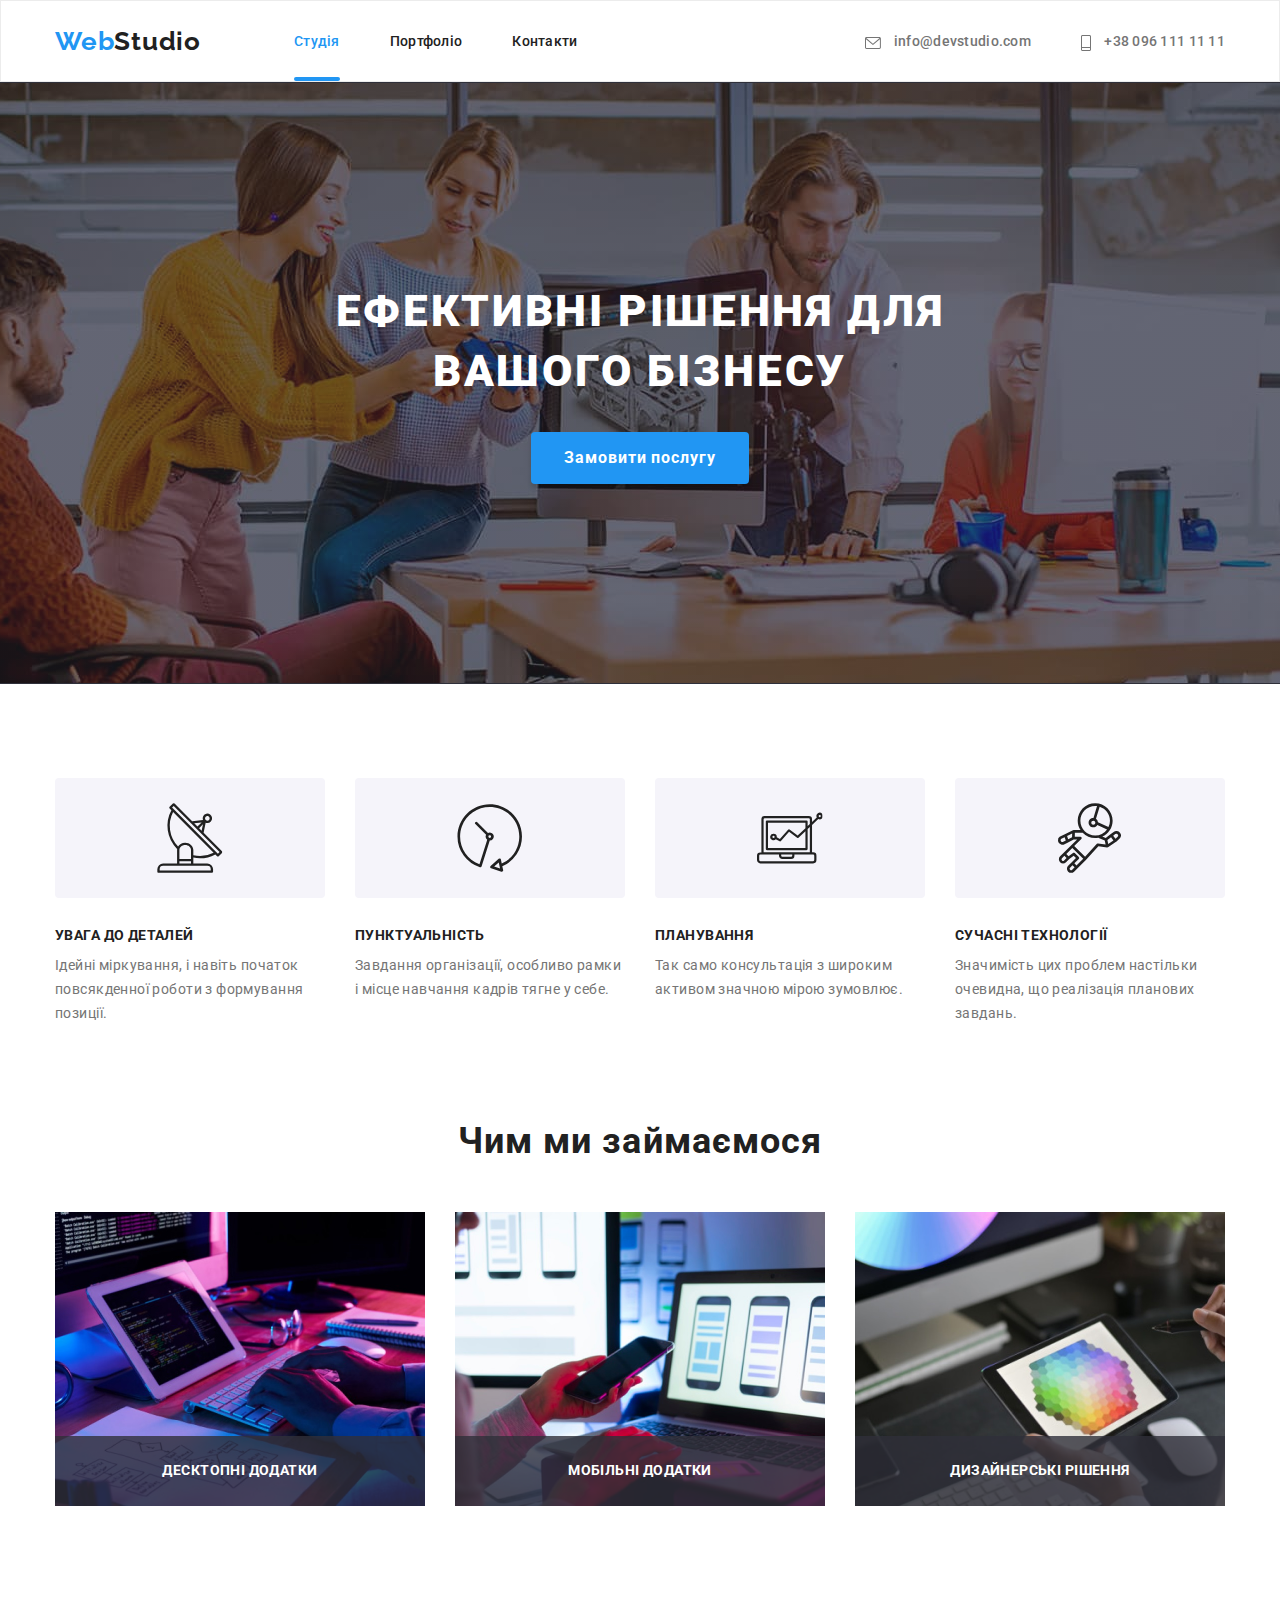
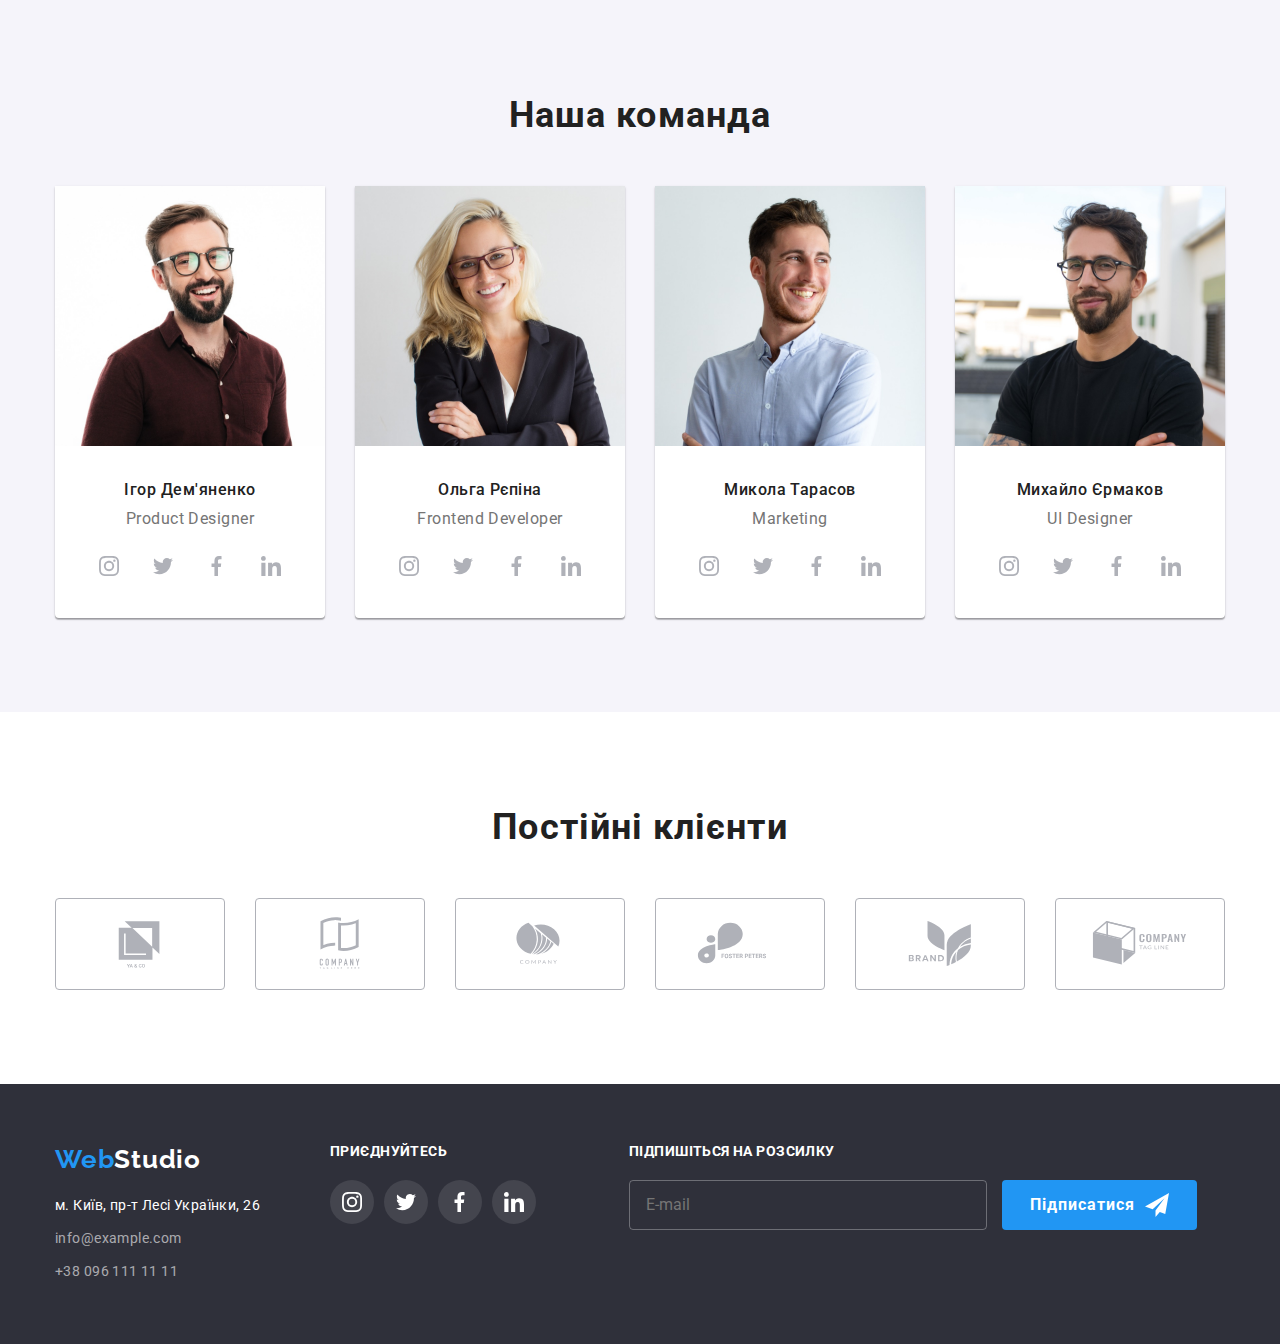
==== commit 4ad02f62: "expanded scss.file" ====
--- a/index.html
+++ b/index.html
@@ -8,7 +8,7 @@
   <link href="https://fonts.googleapis.com/css2?family=Raleway:wght@700&family=Roboto:wght@400;500;700;900&display=swap"
     rel="stylesheet">
   <link rel="stylesheet" href="https://cdnjs.cloudflare.com/ajax/libs/modern-normalize/1.1.0/modern-normalize.min.css">
-  <link rel="stylesheet" href="css/main.min.css">
+  <link rel="stylesheet" href="./css/main.min.css">
 </head>
 
 <body>
--- a/css/main.min.css
+++ b/css/main.min.css
@@ -1 +1 @@
-h1,h2,h3{margin:0}p{margin:0}ul{margin:0;padding-left:0;list-style:none}.link{text-decoration:none}.container{width:1200px;padding-left:15px;padding-right:15px;margin:0 auto}.header{display:flex;justify-content:center;border:1px solid var(--header-border-color)}.web{font-family:"Raleway",sans-serif;font-weight:700;font-size:26px;color:var(--accent-color);line-height:1.17;letter-spacing:.03em}.studio{color:var(--text-color)}.header-main{display:flex;height:80px;align-items:center}.logo-link{display:flex}.main-menu{display:flex;margin-left:93px;justify-content:space-between}.main-menu-item{margin-right:50px}.main-menu-item:last-child{margin-right:0}.menu-item{font-weight:500;font-size:14px;line-height:1.14;color:var(--text-color);letter-spacing:.02em;transition:color 250ms cubic-bezier(0.4, 0, 0.2, 1)}.menu-item.current{position:relative}.menu-item.current::after{content:"";display:block;position:absolute;bottom:-32px;left:0;width:100%;height:4px;border-radius:2px;background-color:var(--accent-color)}.contact-list{display:flex;margin-left:auto}.contact-list-item+.contact-list-item{margin-left:50px}.main-contact{font-weight:500;font-size:14px;line-height:1.14;color:var(--light-text-color);letter-spacing:.02em}.menu-item:focus,.menu-item:hover,.main-contact:focus,.main-contact:hover{color:var(--accent-color)}.current{color:var(--accent-color)}.main-contact:hover,.main-contact:focus{color:var(--accent-color)}.icon-contact{vertical-align:middle;fill:currentColor;margin-right:10px}.icon{display:flex;text-align:center;justify-content:center;text-align:center}.main-section{background-color:var(--dark-bg-color);text-align:center;align-items:center;padding:200px 0;background-image:linear-gradient(to right, rgba(47, 48, 58, 0.4), rgba(47, 48, 58, 0.4)),url(../images/hero-image.jpg);background-repeat:no-repeat;background-position:center}.main-button{display:inline-block;margin-top:30px;min-width:216px;border-radius:4px;padding:10px 32px;border:1px solid rgba(0,0,0,0);box-shadow:0px 4px 4px rgba(0,0,0,.15);font-family:inherit;font-style:normal;line-height:1.88;font-weight:700;font-size:16px;background-color:var(--accent-color);color:var(--accent-text-color);cursor:pointer;text-align:center;letter-spacing:.06em;transition:box-shadow 250ms cubic-bezier(0.4, 0, 0.2, 1)}.main-text{margin-top:0 auto;font-weight:900;font-size:44px;line-height:1.36;color:var(--accent-text-color);text-align:center;text-transform:uppercase;letter-spacing:.06em}.main-button:hover,.main-button:focus{background-color:var(--active-color)}/*# sourceMappingURL=main.min.css.map */+:root{--main-font: "Roboto", sans-serif;--bg-color: #ffffff;--dark-bg-color: #2f303a;--light-bg-color: #f5f4fa;--text-color: #212121;--light-text-color: #757575;--accent-text-color: #ffffff;--footer-text-color: rgba(255, 255, 255, 0.6);--accent-color: #2196f3;--active-color: #188ce8;--header-border-color: #ececec;--border-color: #eeeeee}h1,h2,h3{margin:0}p{margin:0}ul{margin:0;padding-left:0;list-style:none}body{font-family:var(--main-font);line-height:1.2;background-color:var(--bg-color);color:var(--text-color)}.link{text-decoration:none}.visually-hidden{position:absolute;white-space:nowrap;width:1px;height:1px;overflow:hidden;border:0;padding:0;clip:rect(0 0 0 0);-webkit-clip-path:inset(50%);clip-path:inset(50%);margin:-1px}.container{width:1200px;padding-left:15px;padding-right:15px;margin:0 auto}.backdrop{position:fixed;top:0;left:0;width:100%;height:100%;background-color:rgba(0,0,0,.2);opacity:1;transition:opacity 250ms cubic-bezier(0.4, 0, 0.2, 1)}.backdrop.is-hidden{opacity:0;pointer-events:none}.modal{position:absolute;top:50%;left:50%;transform:translate(-50%, -50%);min-height:581px;min-width:528px;background-color:var(--bg-color);box-shadow:0px 1px 3px rgba(0,0,0,.12),0px 1px 1px rgba(0,0,0,.14),0px 2px 1px rgba(0,0,0,.2);border-radius:4px;transition:transform 250ms cubic-bezier(0.4, 0, 0.2, 1),height 250ms cubic-bezier(0.4, 0, 0.2, 1),visibility 250ms cubic-bezier(0.4, 0, 0.2, 1)}.modal-close{position:absolute;top:8px;right:8px;width:30px;height:30px;border-radius:50%;border:1px solid rgba(0,0,0,.1);background-color:var(--bg-color);transition:background-color 250ms cubic-bezier(0.4, 0, 0.2, 1),color 250ms cubic-bezier(0.4, 0, 0.2, 1)}.modal-icon-close{align-items:center;cursor:pointer;flex-grow:1}.modal-close:hover,.modal-close:focus{background-color:var(--accent-text-color);fill:var(--active-color)}.modal-icon{width:11px;height:11px;left:50%;right:50%;top:50%;bottom:50%}.modal-container{padding:40px}.modal-text{font-weight:700;font-size:20px;line-height:1.15;text-align:center;letter-spacing:.03em;color:var(--text-color);margin-bottom:12px}.modal-label{display:block;font-size:12px;line-height:1.16;letter-spacing:.01em;color:var(--light-text-color);margin-bottom:4px}.input-container{margin-bottom:10px}.modal-input{border:1px solid rgba(33,33,33,.2);border-radius:4px;height:40px;padding-left:42px;cursor:pointer;width:448px;transition:outline 250ms cubic-bezier(0.4, 0, 0.2, 1)}.modal-wrap{position:relative}.modal-comment{width:100%;height:120px;border:1px solid rgba(33,33,33,.2);border-radius:4px;padding:12px 16px;transition:outline 250ms cubic-bezier(0.4, 0, 0.2, 1)}.modal-comment::-moz-placeholder{font-size:12px;line-height:14.06px;letter-spacing:.01em;color:rgba(117,117,117,.5)}.modal-comment:-ms-input-placeholder{font-size:12px;line-height:14.06px;letter-spacing:.01em;color:rgba(117,117,117,.5)}.modal-comment::placeholder{font-size:12px;line-height:14.06px;letter-spacing:.01em;color:rgba(117,117,117,.5)}.modal-icon{width:18px;height:18px;position:absolute;top:50%;left:12px;transform:translateY(-50%);transition:fill 250ms cubic-bezier(0.4, 0, 0.2, 1)}.modal-input:focus+.modal-icon{fill:var(--accent-color)}.modal-input:focus,.modal-comment:focus{outline:1px solid var(--accent-color)}.terms-label{font-size:14px;line-height:1.71;letter-spacing:.03em;color:var(--light-text-color);display:flex;align-items:center;justify-content:center}.terms-link{color:var(--accent-color);text-decoration:underline}.input-container:nth-child(4){margin-bottom:20px}.terms-icon{fill:rgba(0,0,0,0);transition:fill 250ms cubic-bezier(0.4, 0, 0.2, 1)}.terms-icon{border:1px solid var(--text-color);border-radius:2px}.terms-label span{width:16px;height:15px;fill:rgba(0,0,0,0);margin-right:7px;display:flex;align-items:center;transition:background-color 250ms cubic-bezier(0.4, 0, 0.2, 1),border 250ms cubic-bezier(0.4, 0, 0.2, 1)}.terms:checked+.terms-label .terms-icon{background-color:var(--accent-color);border:rgba(0,0,0,0);border-radius:2px}.modal-button{display:block;margin:0 auto;margin-top:30px}.main-button{display:inline-block;margin-top:30px;min-width:216px;border-radius:4px;padding:10px 32px;border:1px solid rgba(0,0,0,0);box-shadow:0px 4px 4px rgba(0,0,0,.15);font-family:inherit;font-style:normal;line-height:1.88;font-weight:700;font-size:16px;background-color:var(--accent-color);color:var(--accent-text-color);cursor:pointer;text-align:center;letter-spacing:.06em;transition:box-shadow 250ms cubic-bezier(0.4, 0, 0.2, 1)}.header{display:flex;justify-content:center;border:1px solid var(--header-border-color)}.web{font-family:"Raleway",sans-serif;font-weight:700;font-size:26px;color:var(--accent-color);line-height:1.17;letter-spacing:.03em}.studio{color:var(--text-color)}.header-main{display:flex;height:80px;align-items:center}.logo-link{display:flex}.main-menu{display:flex;margin-left:93px;justify-content:space-between}.main-menu-item{margin-right:50px}.main-menu-item:last-child{margin-right:0}.menu-item{font-weight:500;font-size:14px;line-height:1.14;color:var(--text-color);letter-spacing:.02em;transition:color 250ms cubic-bezier(0.4, 0, 0.2, 1)}.menu-item.current{position:relative}.menu-item.current::after{content:"";display:block;position:absolute;bottom:-32px;left:0;width:100%;height:4px;border-radius:2px;background-color:var(--accent-color)}.contact-list{display:flex;margin-left:auto}.contact-list-item+.contact-list-item{margin-left:50px}.main-contact{font-weight:500;font-size:14px;line-height:1.14;color:var(--light-text-color);letter-spacing:.02em}.menu-item:focus,.menu-item:hover,.main-contact:focus,.main-contact:hover{color:var(--accent-color)}.current{color:var(--accent-color)}.main-contact:hover,.main-contact:focus{color:var(--accent-color)}.icon-contact{vertical-align:middle;fill:currentColor;margin-right:10px}.icon{display:flex;text-align:center;justify-content:center;text-align:center}.main-section{background-color:var(--dark-bg-color);text-align:center;align-items:center;padding:200px 0;background-image:linear-gradient(to right, rgba(47, 48, 58, 0.4), rgba(47, 48, 58, 0.4)),url(../images/hero-image.jpg);background-repeat:no-repeat;background-position:center}.main-button{display:inline-block;margin-top:30px;min-width:216px;border-radius:4px;padding:10px 32px;border:1px solid rgba(0,0,0,0);box-shadow:0px 4px 4px rgba(0,0,0,.15);font-family:inherit;font-style:normal;line-height:1.88;font-weight:700;font-size:16px;background-color:var(--accent-color);color:var(--accent-text-color);cursor:pointer;text-align:center;letter-spacing:.06em;transition:box-shadow 250ms cubic-bezier(0.4, 0, 0.2, 1)}.main-text{margin-top:0 auto;font-weight:900;font-size:44px;line-height:1.36;color:var(--accent-text-color);text-align:center;text-transform:uppercase;letter-spacing:.06em}.main-button:hover,.main-button:focus{background-color:var(--active-color)}.peculiarities{padding-top:94px}.main-items{display:flex;gap:30px;flex:nowrap}.item-icon{width:65.32px;height:70px;padding:25 103.34;fill:currentColor}.item-title{font-weight:700;font-size:14px;color:var(--text-color);text-transform:uppercase;letter-spacing:.03em;line-height:1.14}.item-text{margin-top:10px;font-size:14px;line-height:1.71;color:var(--light-text-color);letter-spacing:.03em}.item-icon-container{display:flex;justify-content:center;align-items:center;width:270px;height:120px;background-color:var(--light-bg-color);border-radius:4px;margin-bottom:30px}.activities{padding-bottom:94px;padding-top:94px;background-color:var(--bg-color)}.subtitle{margin-bottom:50px;font-weight:700;font-size:36px;line-height:1.17;color:var(--text-color);letter-spacing:.03em;text-align:center}.activities-list{display:flex;flex-wrap:nowrap;gap:30px}.activity{position:relative;height:294px;width:370px}.work-direction{position:absolute;bottom:0;left:0;padding-top:27px;padding-bottom:27px;background:rgba(47,48,58,.8);color:var(--accent-text-color);text-transform:uppercase;font-weight:700;font-size:14px;line-height:1.14;text-align:center;letter-spacing:.03em;width:100%}.team{background-color:var(--light-bg-color);padding-top:94px;padding-bottom:94px}.team-list{display:flex;flex:wrap;justify-content:center;gap:30px}.team-card{background-color:var(--gray-bg-color);background:var(--accent-text-color);box-shadow:0px 1px 3px rgba(0,0,0,.12),0px 1px 1px rgba(0,0,0,.14),0px 2px 1px rgba(0,0,0,.2);border-radius:0px 0px 4px 4px}.card-title{margin-bottom:10px;font-weight:500;font-size:16px;color:var(--text-color);line-height:1.19;letter-spacing:.03em;text-align:center}.card-text{font-size:16px;color:var(--light-text-color);line-height:1.19;letter-spacing:.03em;text-align:center}.employee{padding:30px 10px;text-align:center}.team-social{display:flex;justify-content:center;gap:10px;margin-top:16px}.team-social-link{display:flex;justify-content:center;align-items:center;width:44px;height:44px;border-radius:50%;color:#afb1b8;transition:color 250ms cubic-bezier(0.4, 0, 0.2, 1),background-color 250ms cubic-bezier(0.4, 0, 0.2, 1)}.team-social-link:hover,.team-social-link:focus{color:var(--bg-color);background-color:var(--accent-color)}.team-icon{height:20px;width:20px;fill:currentColor}.clients{padding-bottom:94px;padding-top:94px;background-color:var(--bg-color)}.client-list{display:flex;flex:nowrap;justify-content:center;gap:30px}.client-icon{width:106px;height:60px;fill:currentColor}.client-list-link{width:170px;height:92px;border:1px solid #afb1b8;border-radius:4px;display:flex;justify-content:center;align-items:center;color:#afb1b8;transition:color 250ms cubic-bezier(0.4, 0, 0.2, 1),border-color 250ms cubic-bezier(0.4, 0, 0.2, 1)}.client-icon:hover,.client-icon-focus{fill:var(--active-color)}.client-list-link:hover,.client-list-link:focus{color:var(--accent-color);border-color:var(--accent-color)}.portfolio{padding-top:94px;padding-bottom:94px}.button-list{display:flex;flex:nowrap;justify-content:center;margin-bottom:50px;gap:8px}.button-list .item{display:inline-block}.button{margin:0 auto;border:0px;border-radius:4px;padding:6px 22px;min-width:73px;text-align:center;border:1px solid rgba(0,0,0,0);font-family:var(--main-font);font-weight:500;font-size:16px;line-height:1.63;color:var(--text-color);background-color:var(--light-bg-color);cursor:pointer;letter-spacing:.03em;transition:color 250ms cubic-bezier(0.4, 0, 0.2, 1),background-color 250ms cubic-bezier(0.4, 0, 0.2, 1),box-shadow 250ms cubic-bezier(0.4, 0, 0.2, 1)}.button:last-child{margin-right:0}.button:focus,.button:hover{background-color:var(--accent-color);color:var(--accent-text-color);box-shadow:0px 3px 1px rgba(0,0,0,.1),0px 1px 2px rgba(0,0,0,.08),0px 2px 2px rgba(0,0,0,.12)}.description{border-left:1px solid var(--border-color);border-bottom:1px solid var(--border-color);border-right:1px solid var(--border-color);padding:20px 24px;text-align:left}.portfolio-card-list{display:flex;flex-wrap:wrap;gap:30px}.portfolio-card{width:370px;height:405px}.portfolio-overlay{position:relative;overflow:hidden}.portfolio-image-text{position:absolute;top:0;left:0;transform:translateY(100%);font-size:18px;font-weight:400;line-height:1.56;letter-spacing:.03em;color:var(--accent-text-color);background-color:rgba(33,150,243,.9);padding:63px 24px;width:100%;height:100%;transition:transform 250ms cubic-bezier(0.4, 0, 0.2, 1)}.work-card:hover .portfolio-image-text,.work-card:focus .portfolio-image-text{transform:translateY(0)}.portfolio-card:nth-child(3n){margin-right:0}.portfolio-card:nth-last-child(-n+3){margin-bottom:0}.work-card:focus,.work-card:hover{box-shadow:0px 3px 1px rgba(0,0,0,.1),0px 1px 2px rgba(0,0,0,.08),0px 2px 2px rgba(0,0,0,.12)}.portfolio-subtitle{font-weight:700;font-size:18px;line-height:2;color:var(--text-color);letter-spacing:.06em}.portfolio-text{margin-top:4px;font-size:16px;line-height:1.88;color:var(--light-text-color);letter-spacing:.03em}.work-card{margin-bottom:0;display:inline-block}img{max-width:100%;height:auto}.footer-container{display:flex;vertical-align:baseline}.footer{background-color:var(--dark-bg-color);padding:60px 0}.studio-footer{color:var(--accent-text-color)}.footer-address,.footer-contact{font-size:14px;line-height:1.71;color:var(--accent-text-color);font-style:normal;letter-spacing:.03em}.footer-item:not(:first-child){margin-top:9px}.footer-address{transition:color 250ms cubic-bezier(0.4, 0, 0.2, 1)}.footer-contact{color:var(--footer-text-color);transition:color 250ms cubic-bezier(0.4, 0, 0.2, 1)}.footer-address:hover,.footer-address:focus,.footer-contact:hover,.footer-contact:focus{color:var(--accent-color)}.logo-footer{display:block}address{margin-top:20px}.footer-follow{margin-left:70px;align-items:baseline}.invitation-follow{display:block;color:var(--accent-text-color);font-weight:700;font-size:14px;line-height:1.14;letter-spacing:.03em;text-transform:uppercase;margin-bottom:20px}.footer-social{display:flex;justify-content:center}.footer-social-item+.footer-social-item{margin-left:10px}.footer-social-link{display:flex;justify-content:center;align-items:center;width:44px;height:44px;border-radius:50%;color:var(--accent-text-color);background-color:rgba(255,255,255,.1);transition:background-color 250ms cubic-bezier(0.4, 0, 0.2, 1)}.footer-icon{height:20px;width:20px;fill:var(--accent-text-color)}.footer-icon-subscribe{height:24px;width:24px;margin-left:10px;fill:var(--accent-text-color)}.footer-social-link:hover,.footer-social-link:focus{background-color:var(--accent-color)}.footer-form{margin-left:93px}.footer-form-input{display:inline-block;color:var(--accent-text-color);min-width:358px;min-height:50px;border:1px solid rgba(255,255,255,.3);border-radius:4px;background-color:rgba(0,0,0,0);margin-right:15px;padding:15px 16px;transition:outline 250ms cubic-bezier(0.4, 0, 0.2, 1)}.footer-form-input:focus{outline:1px solid var(--accent-color)}.footer-form-wrap{display:flex;align-items:center}.footer-form-button{display:inline-flex;align-items:center}.button-footer{font-family:inherit;line-height:1.88;font-weight:700;font-size:16px;letter-spacing:.06em;background-color:var(--accent-color);color:var(--accent-text-color);cursor:pointer;max-width:200px;height:50px;text-align:center;border-radius:4px;padding:10px 28px;border:none}/*# sourceMappingURL=main.min.css.map */